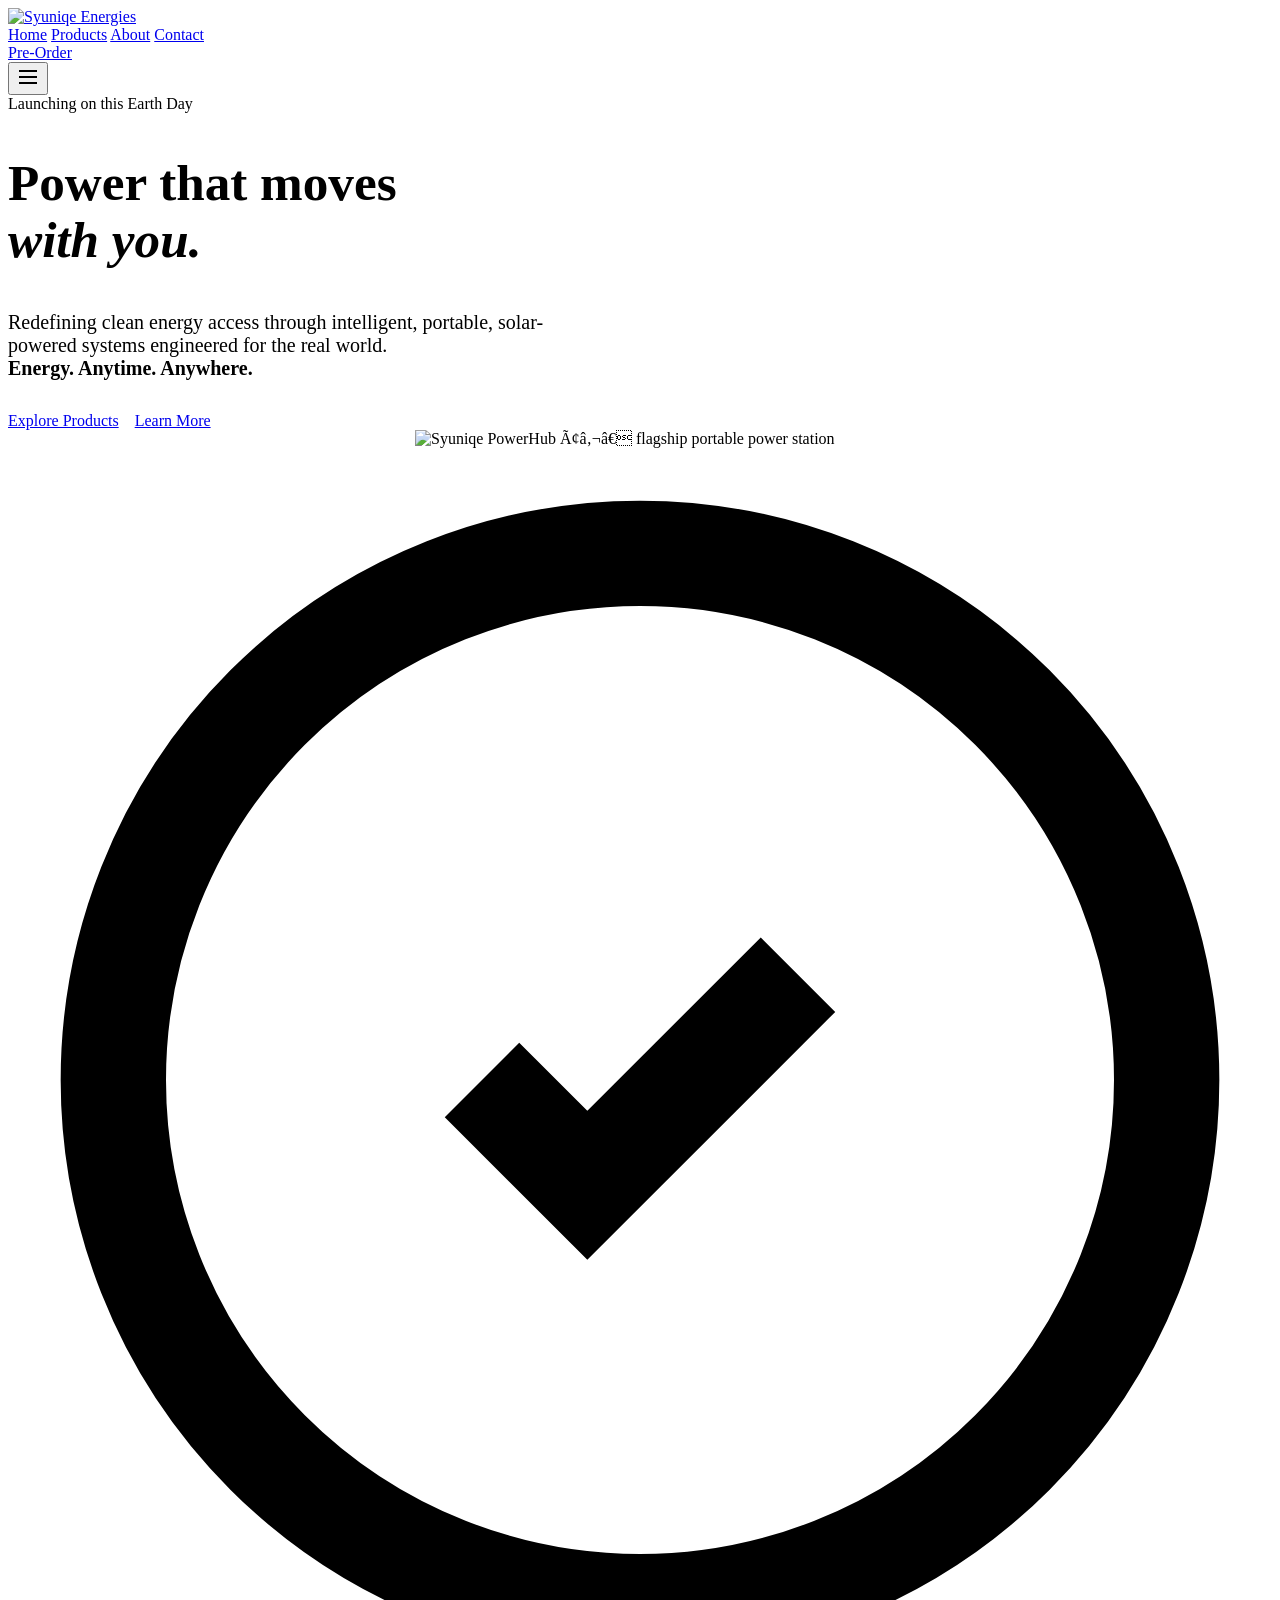
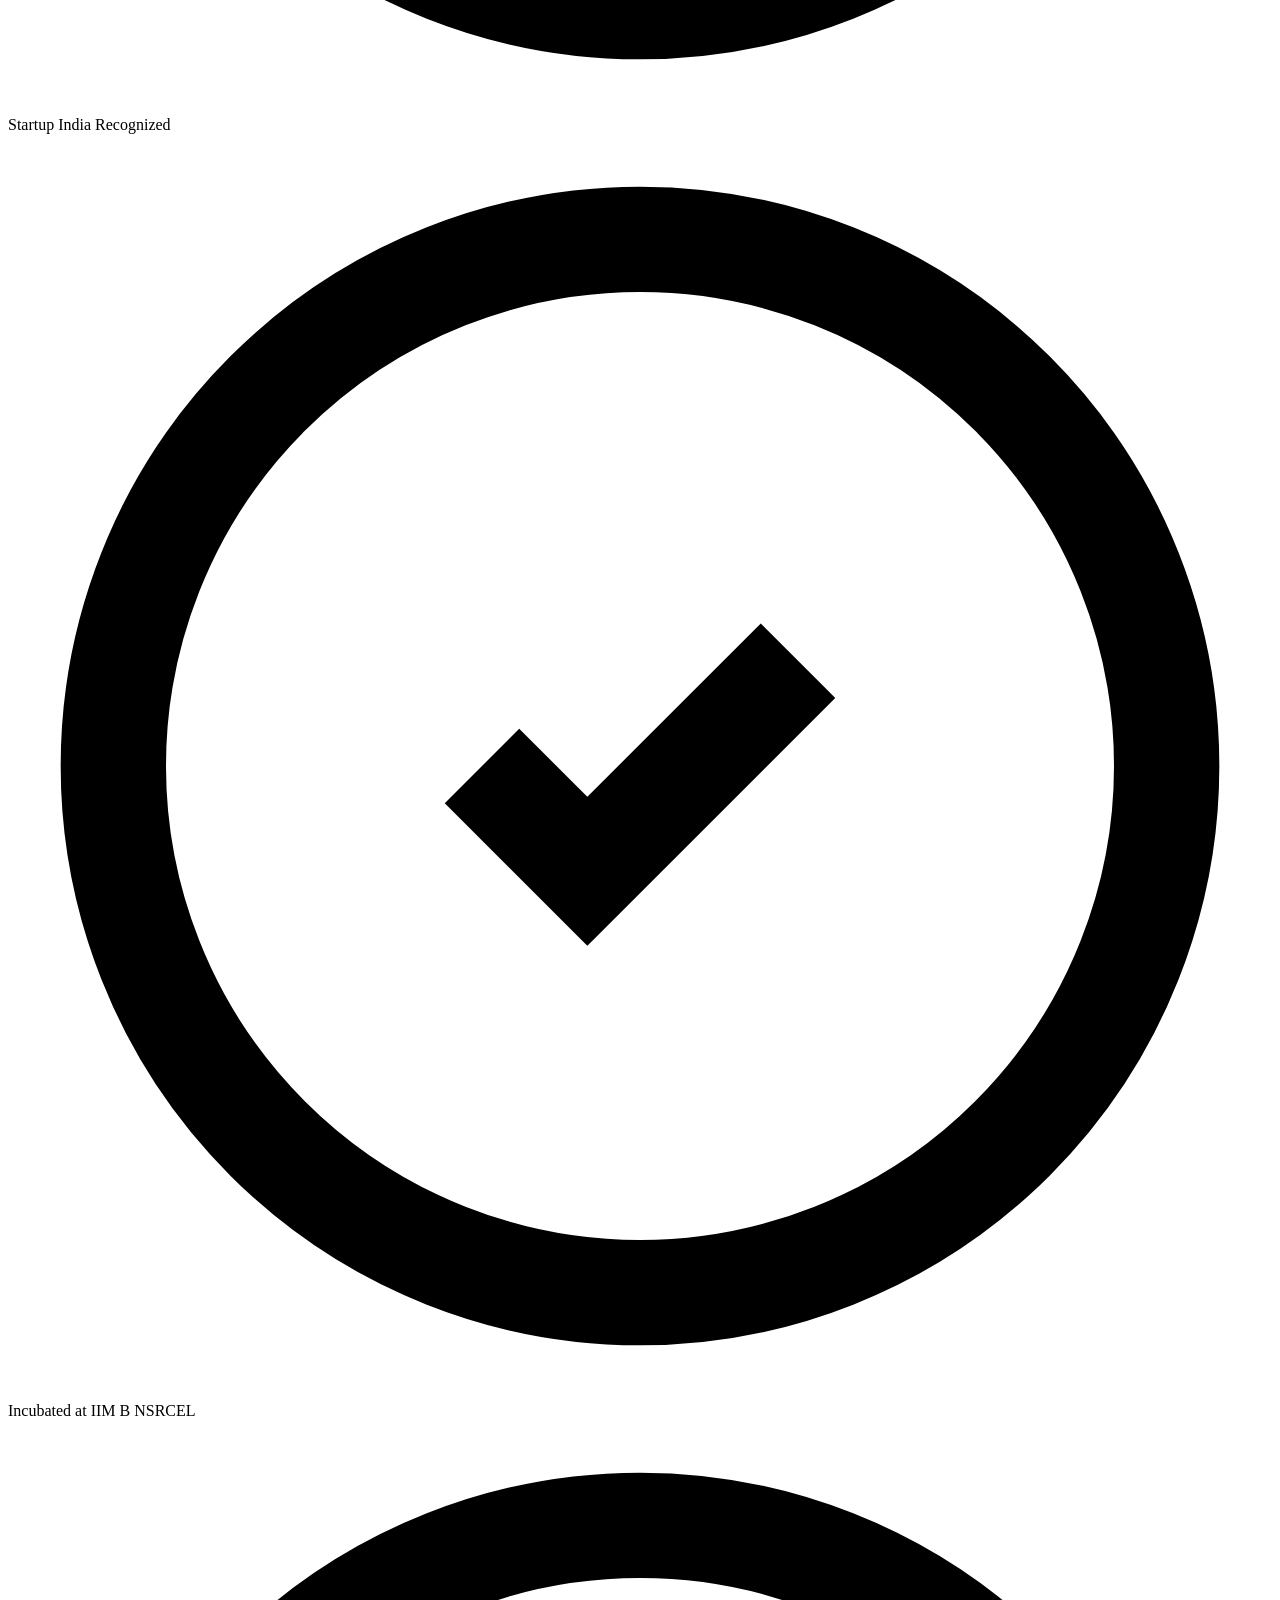
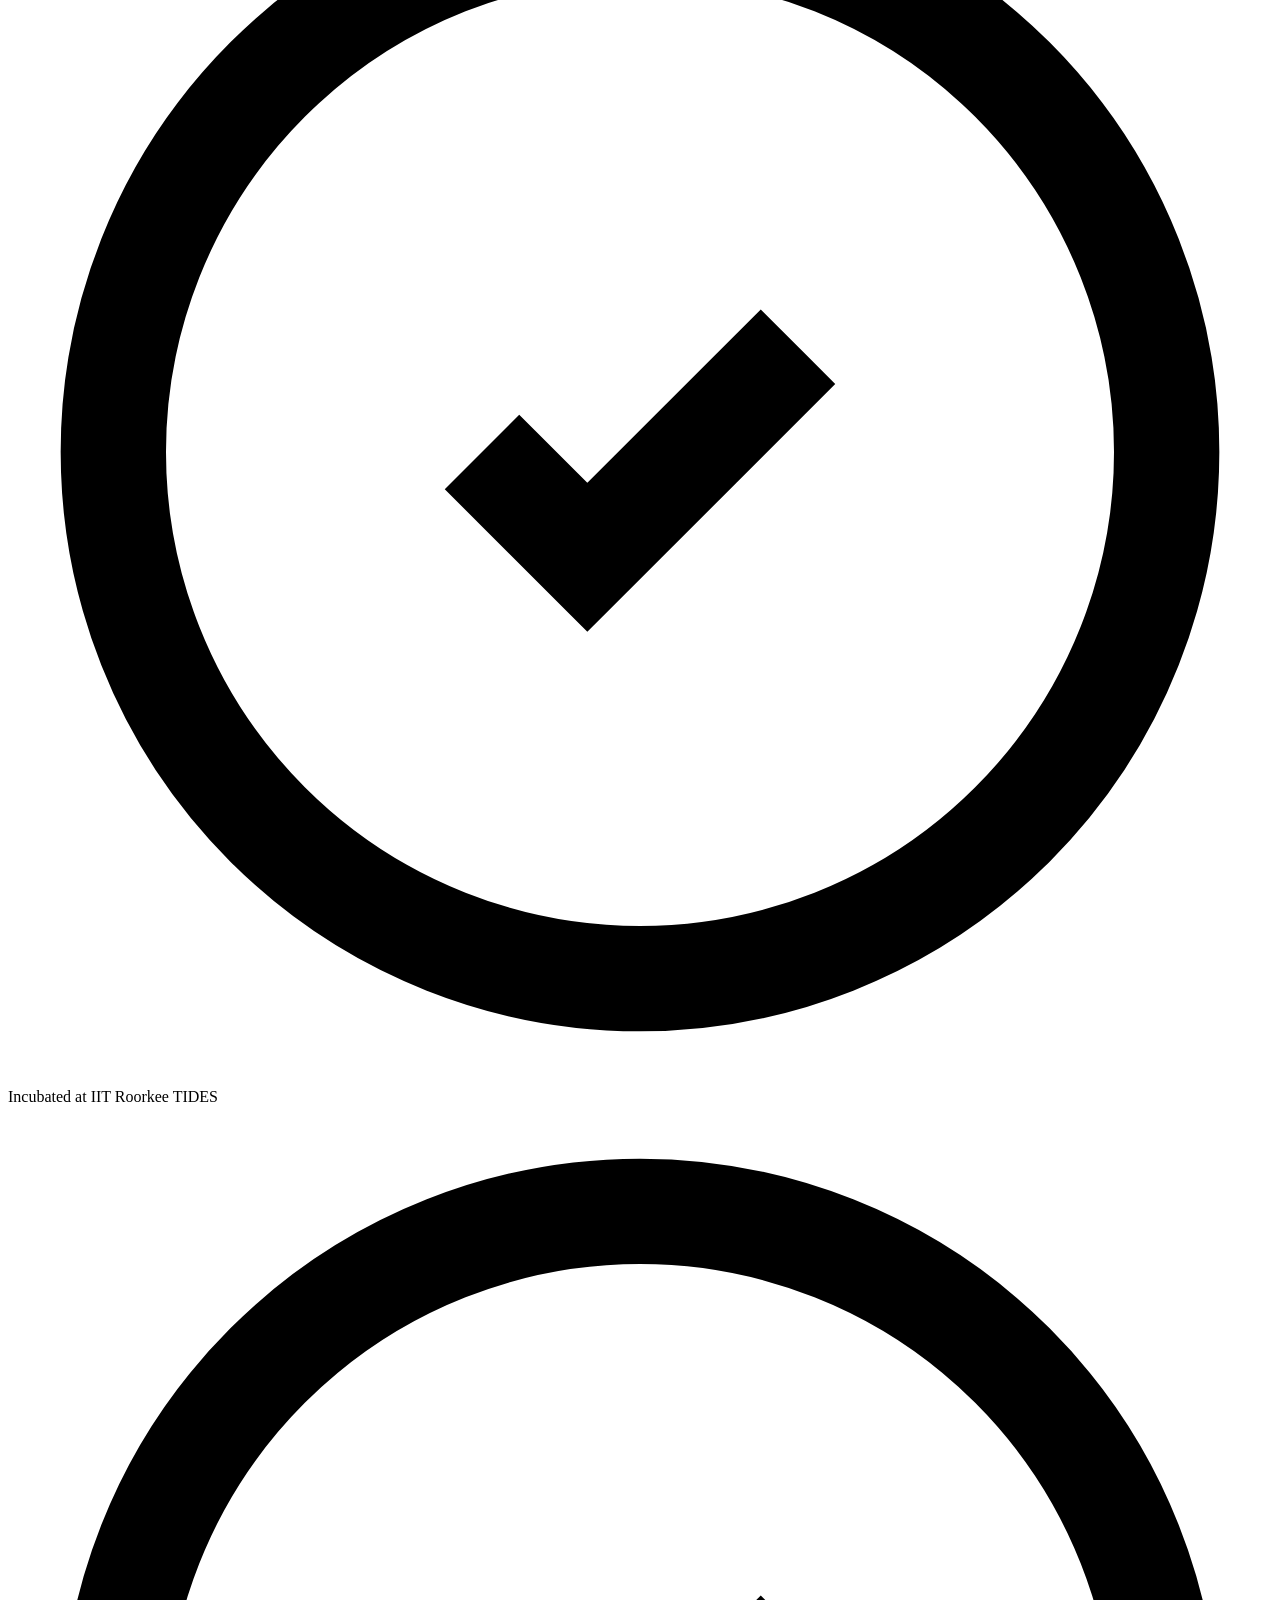
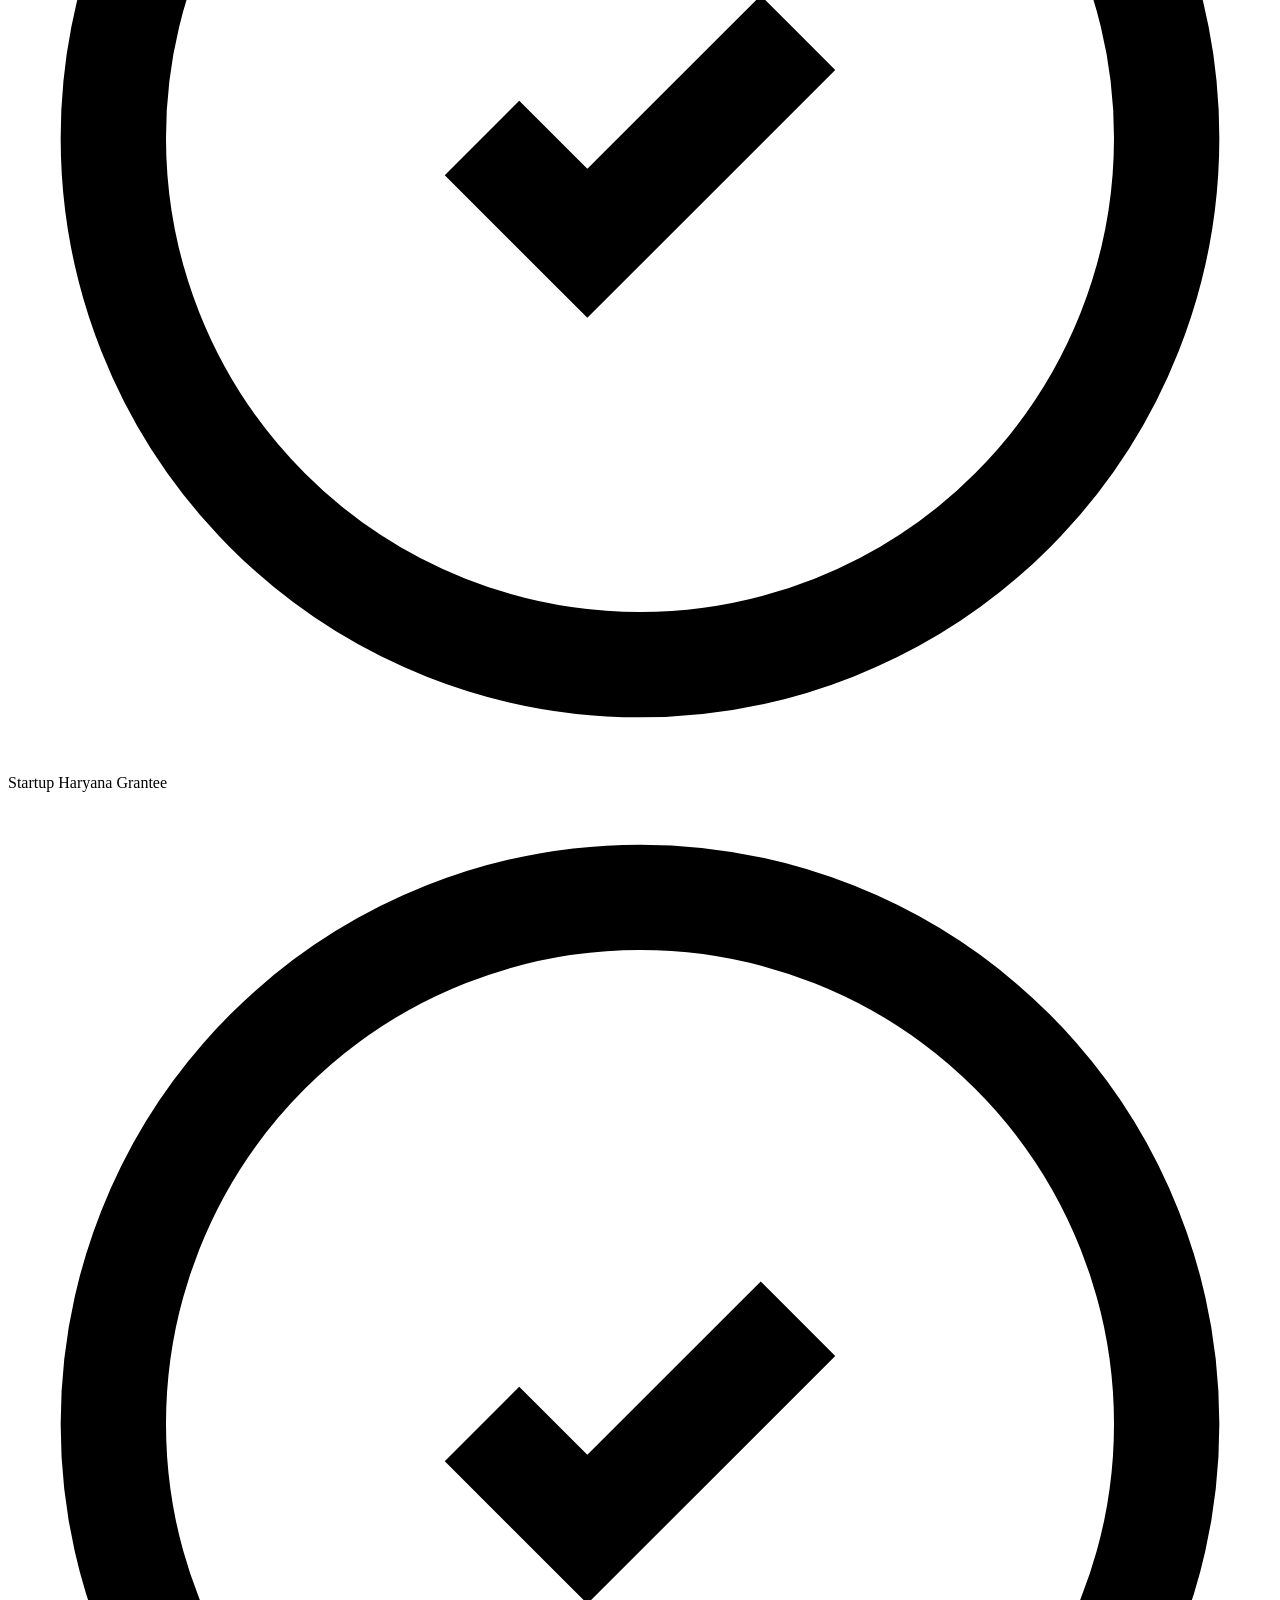
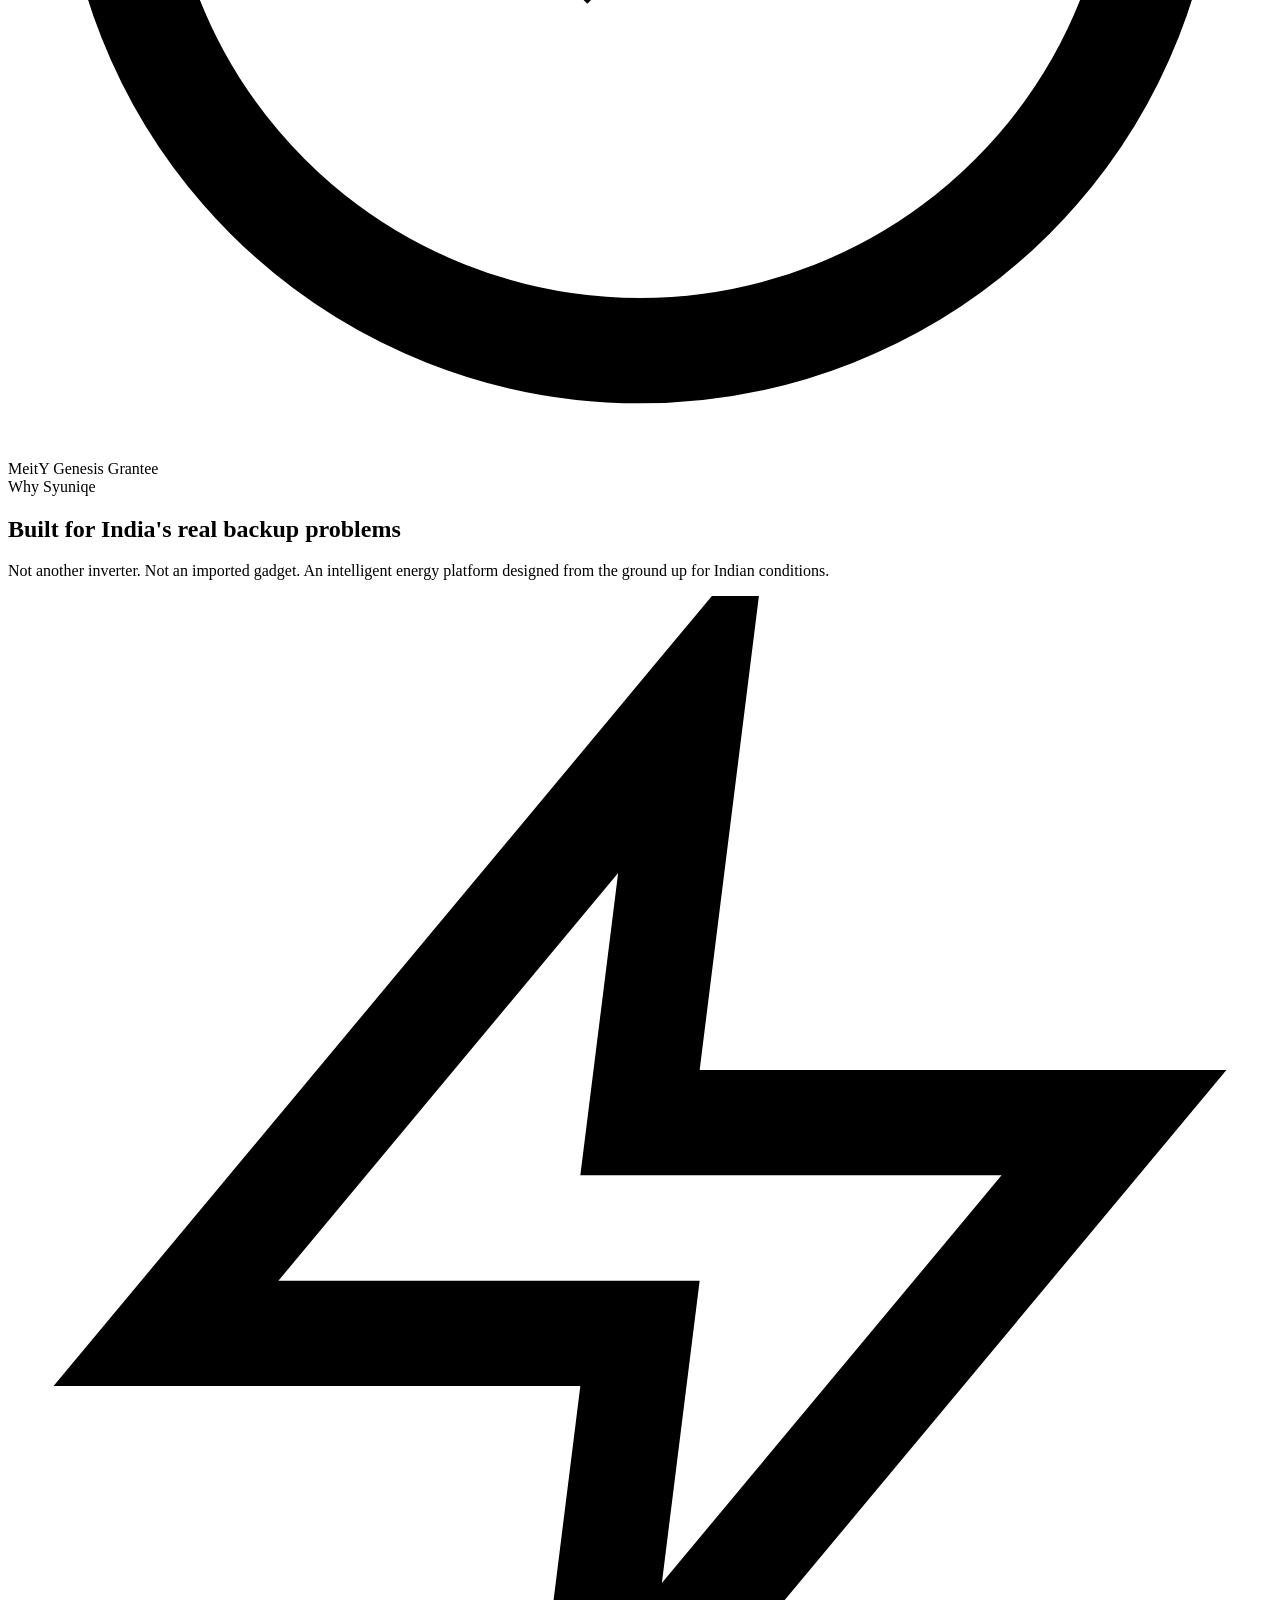
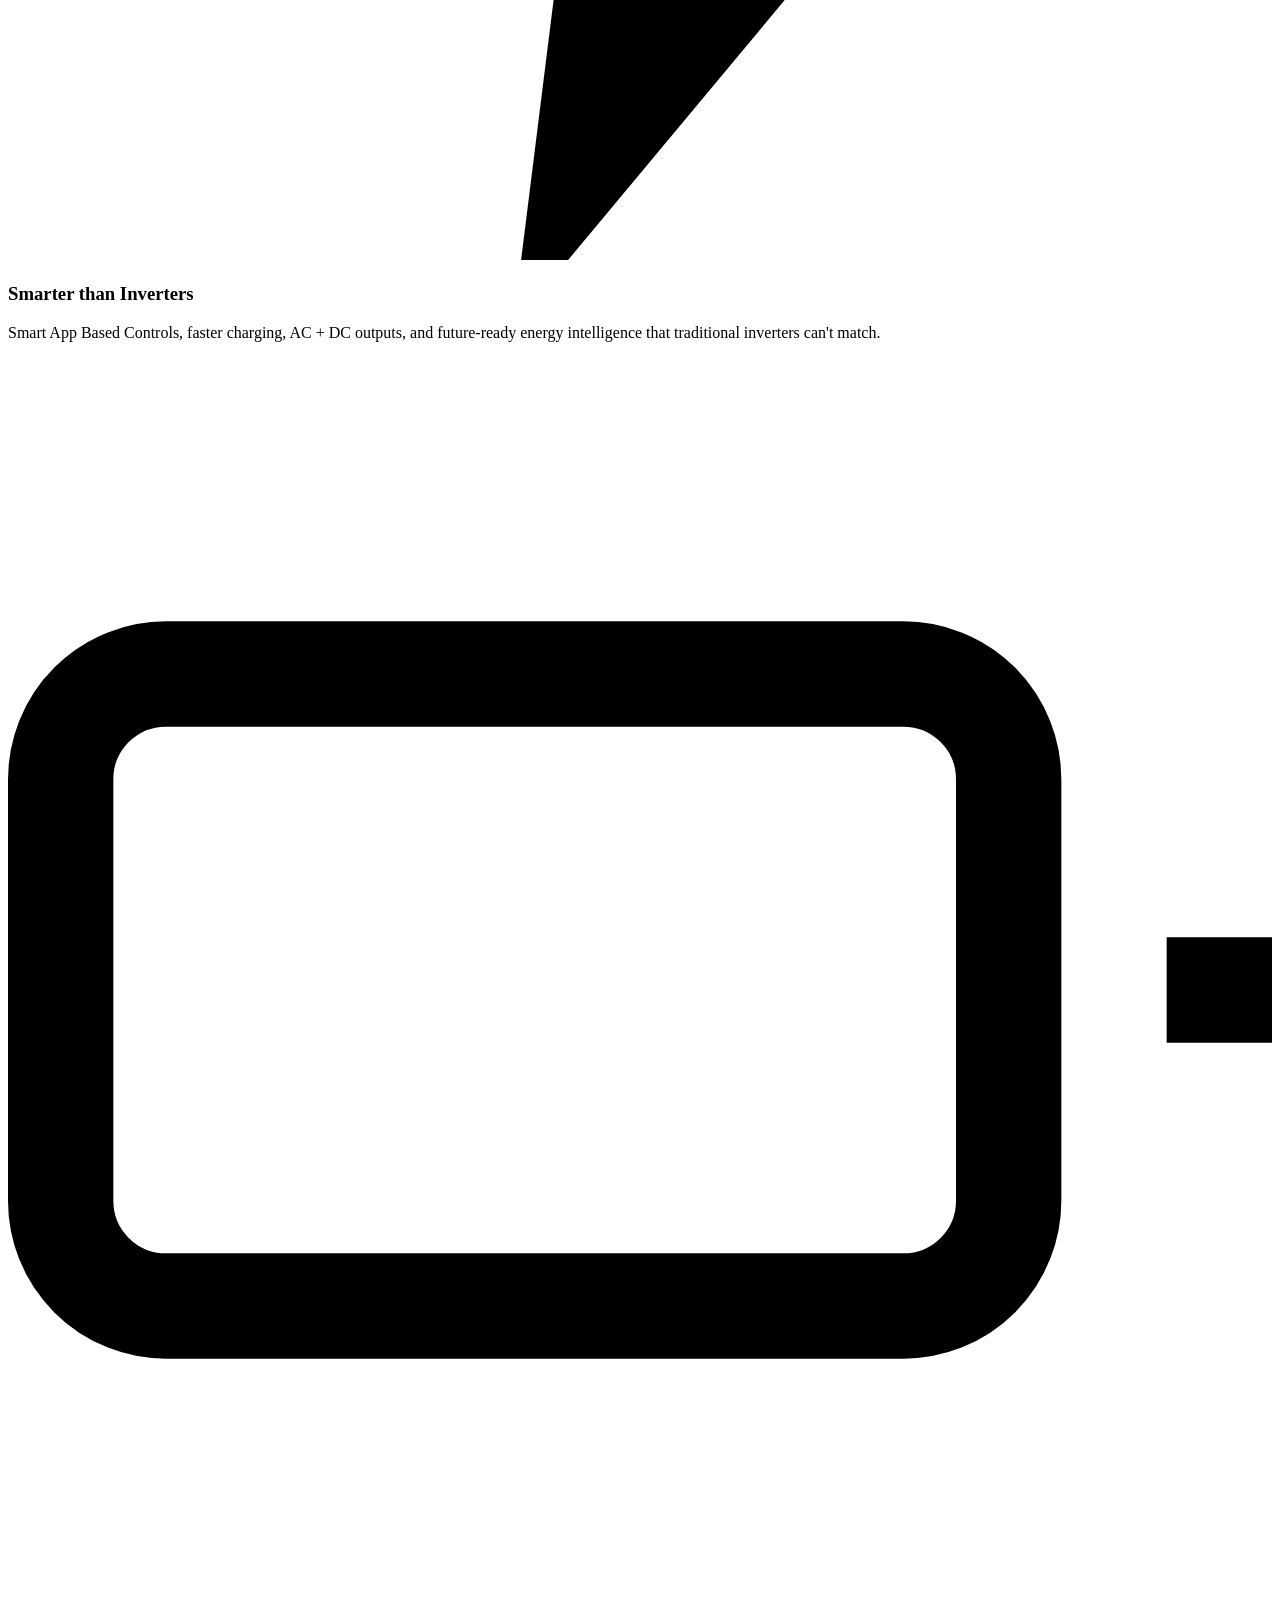
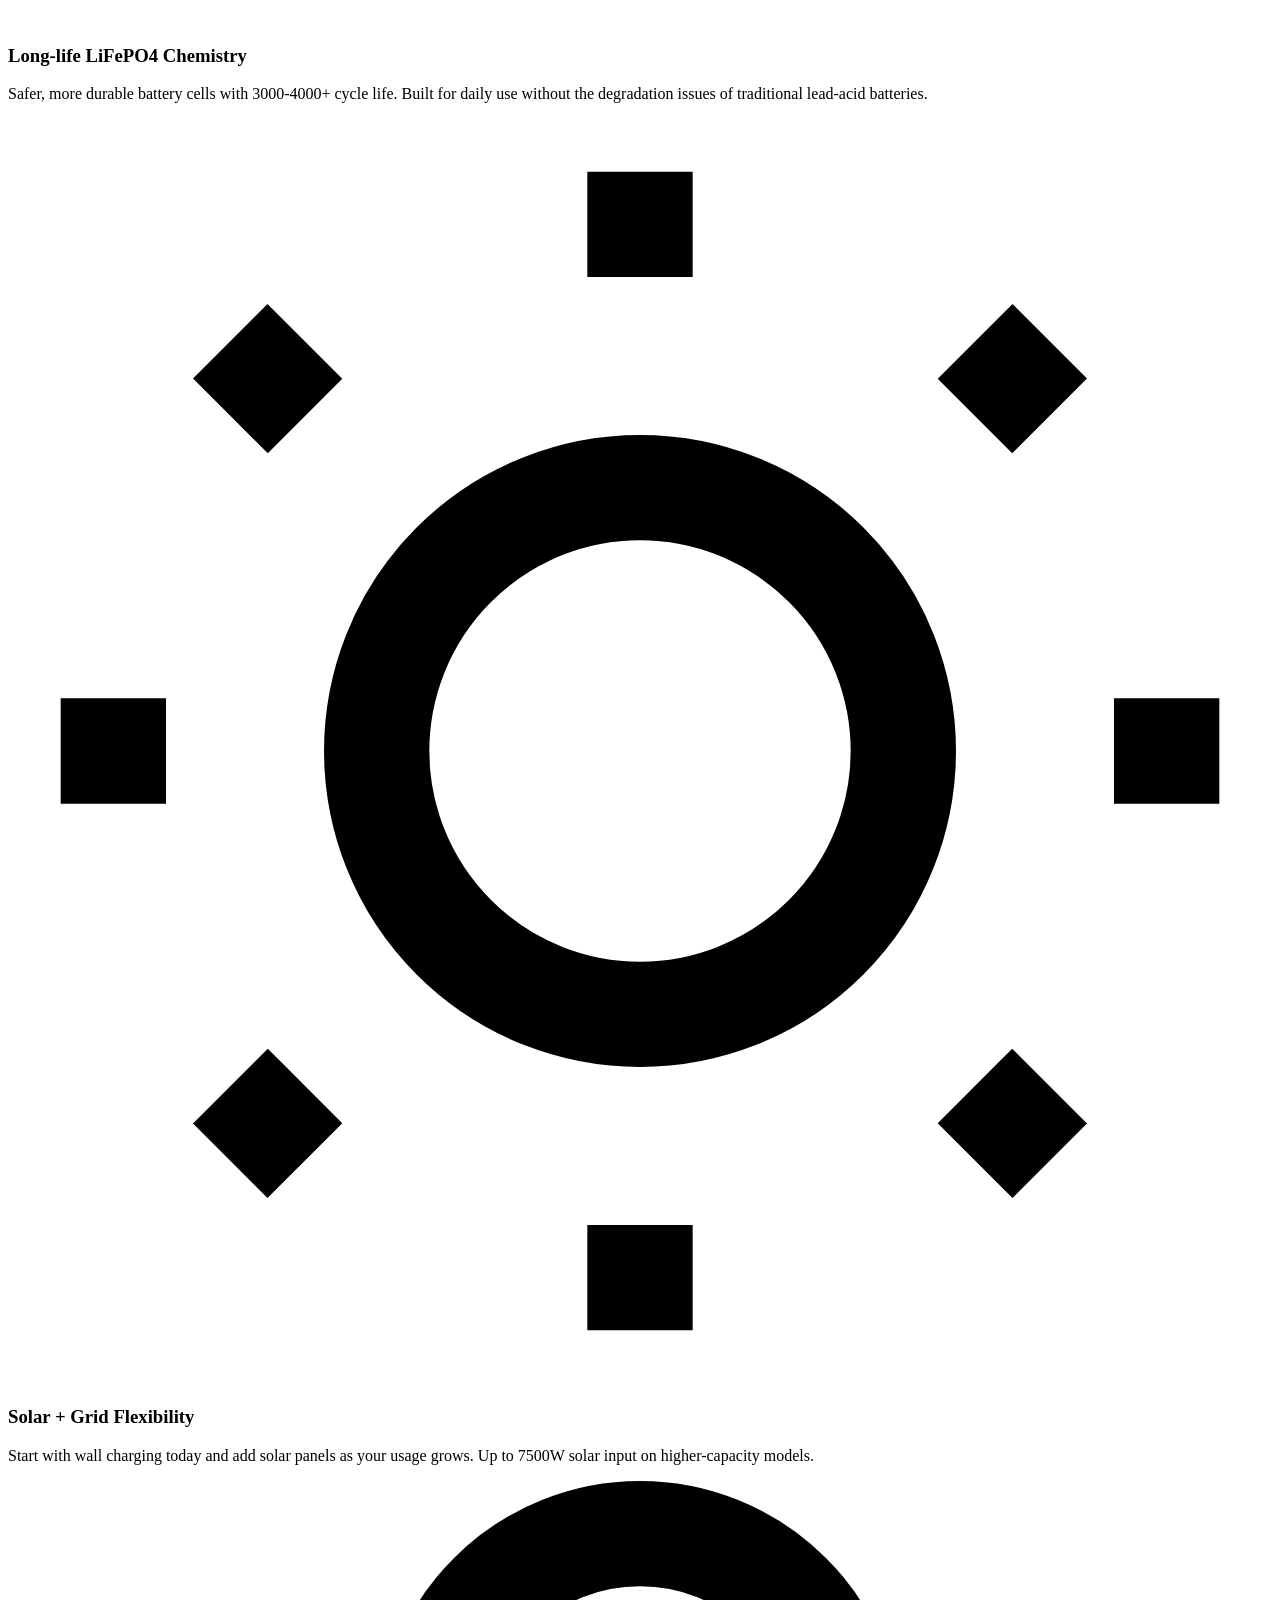
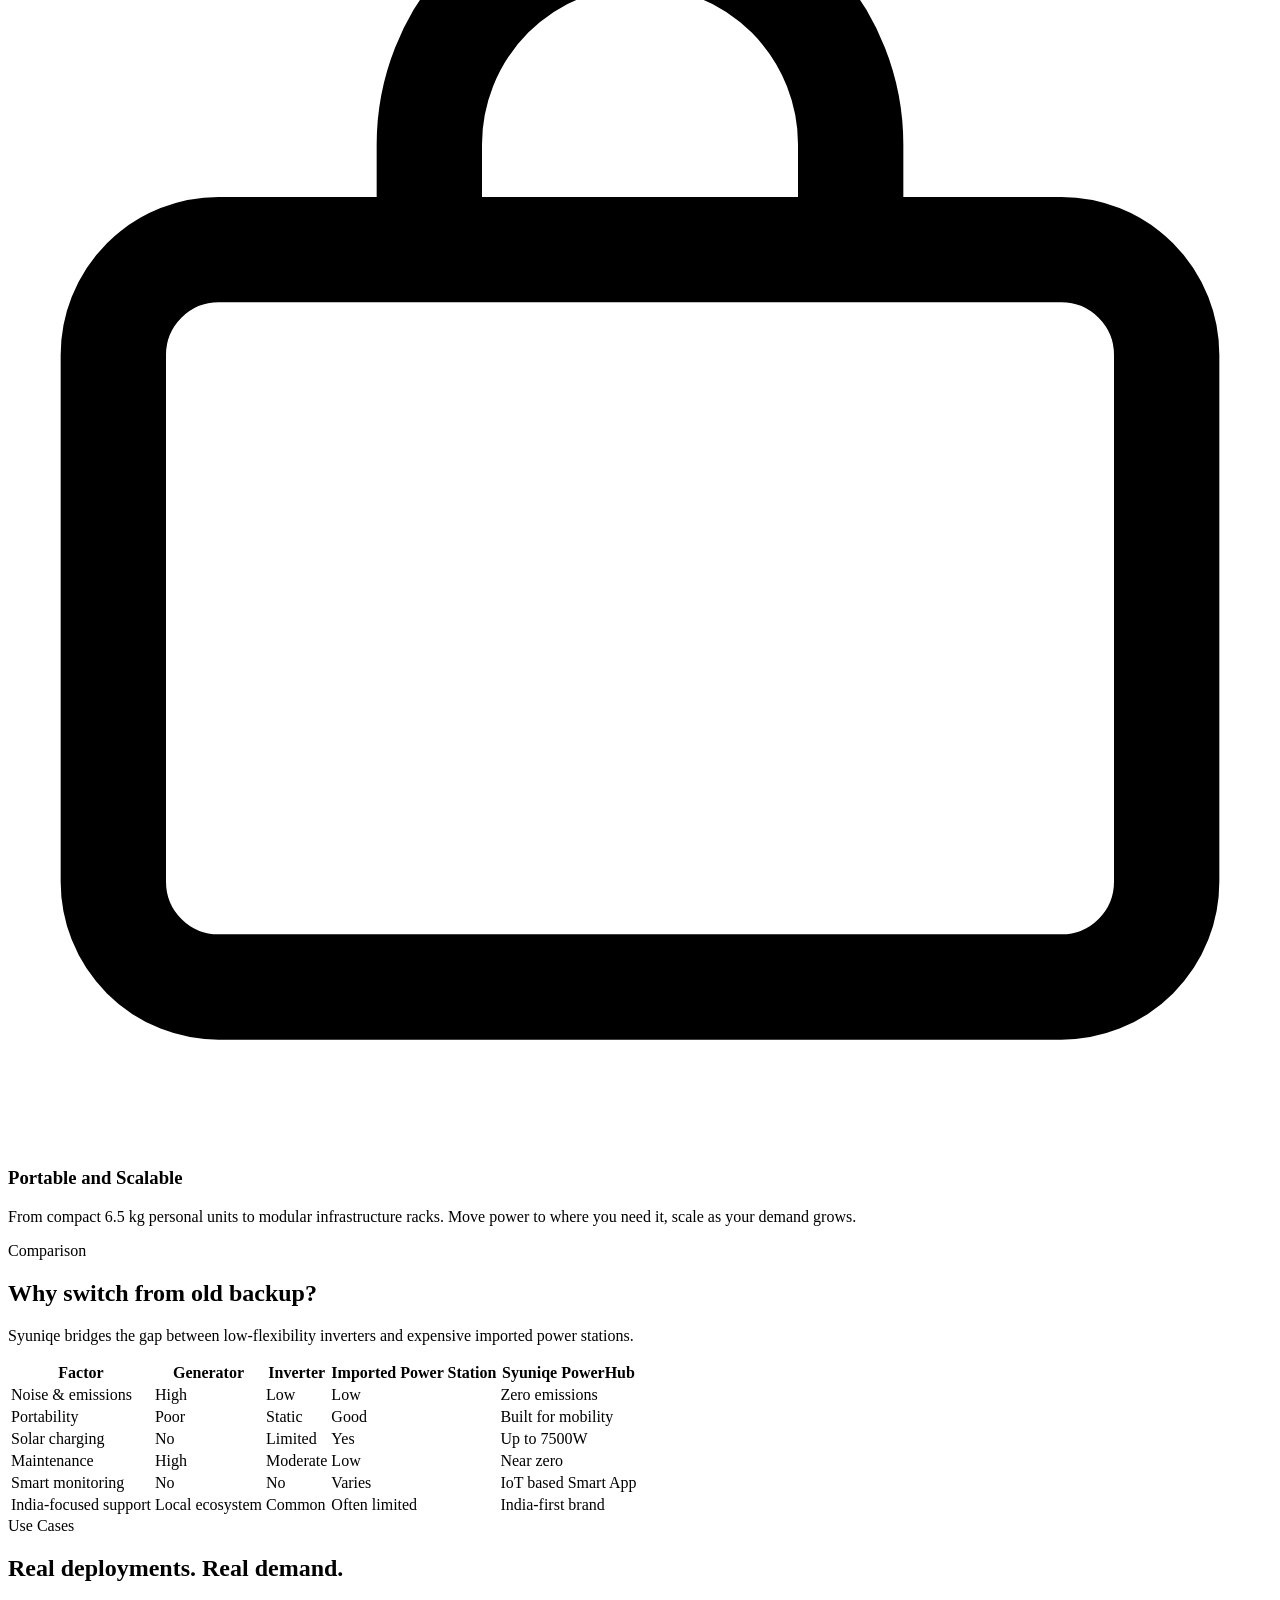
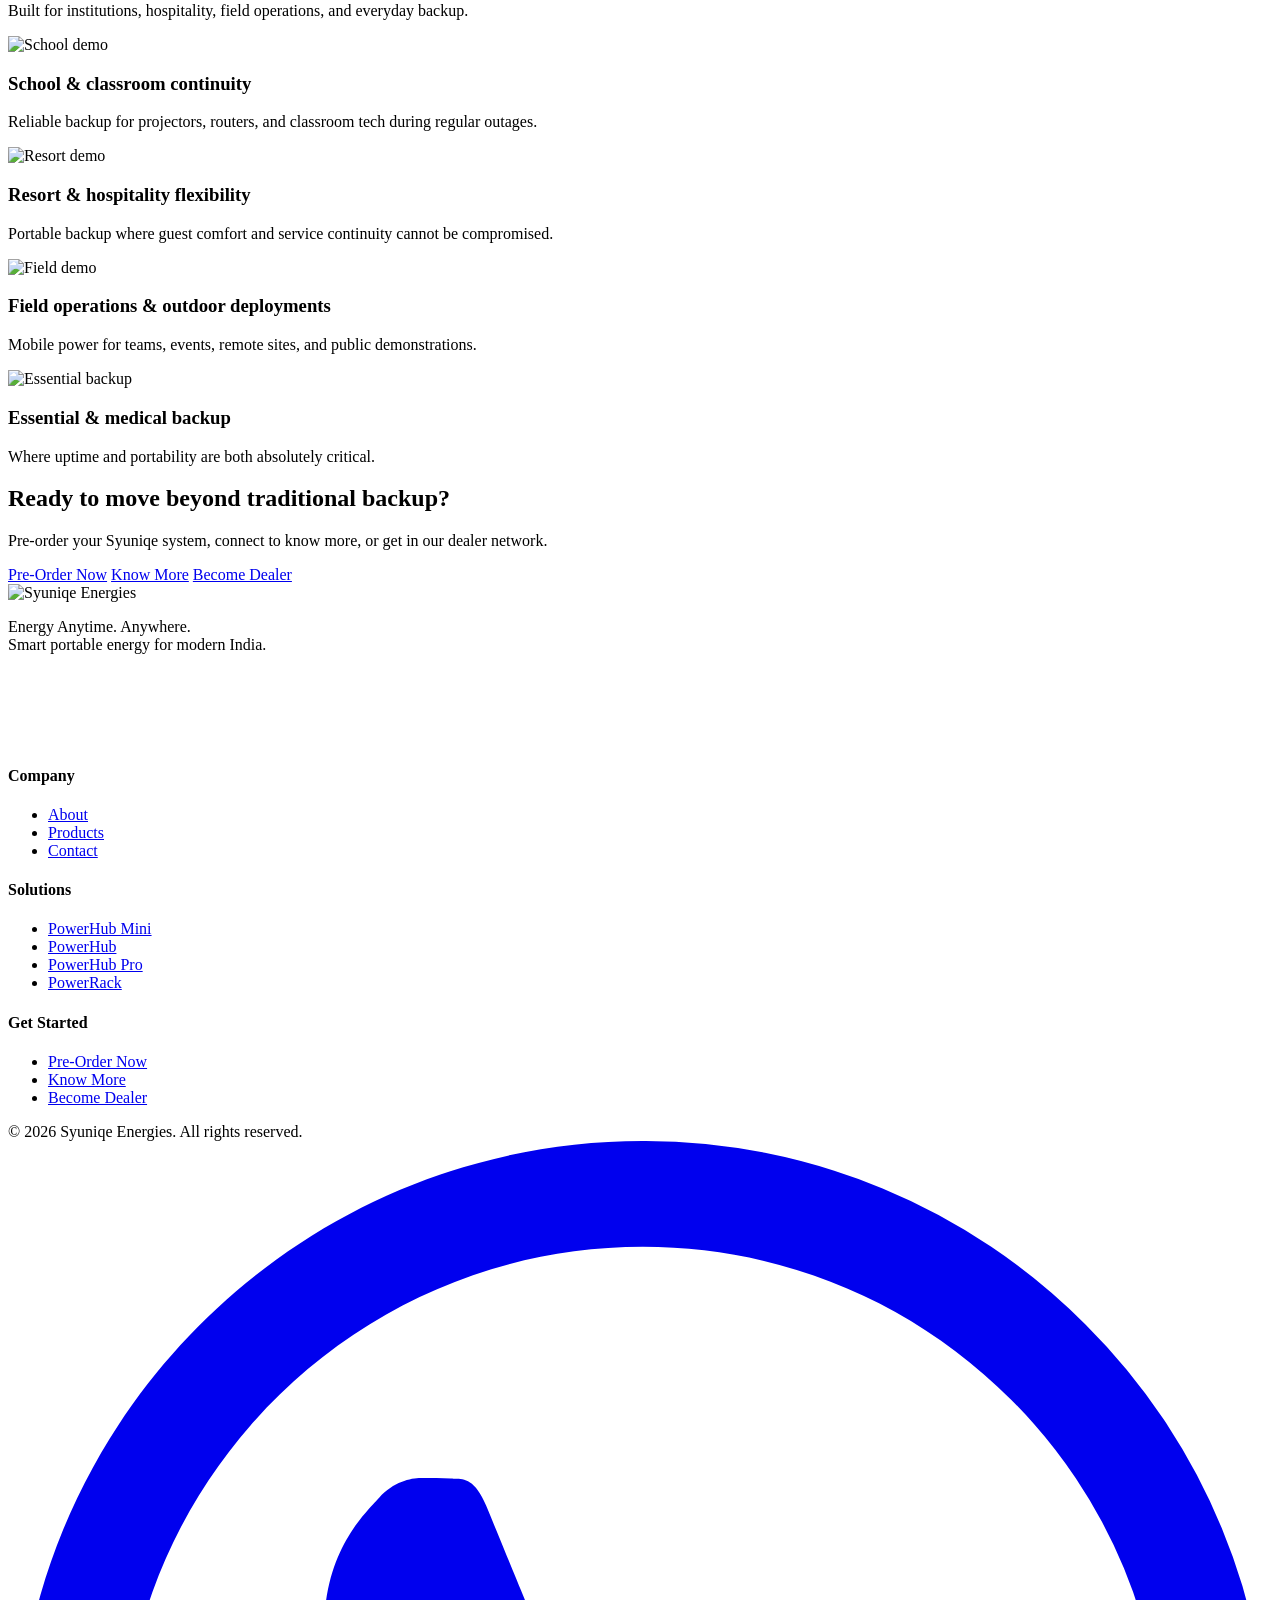
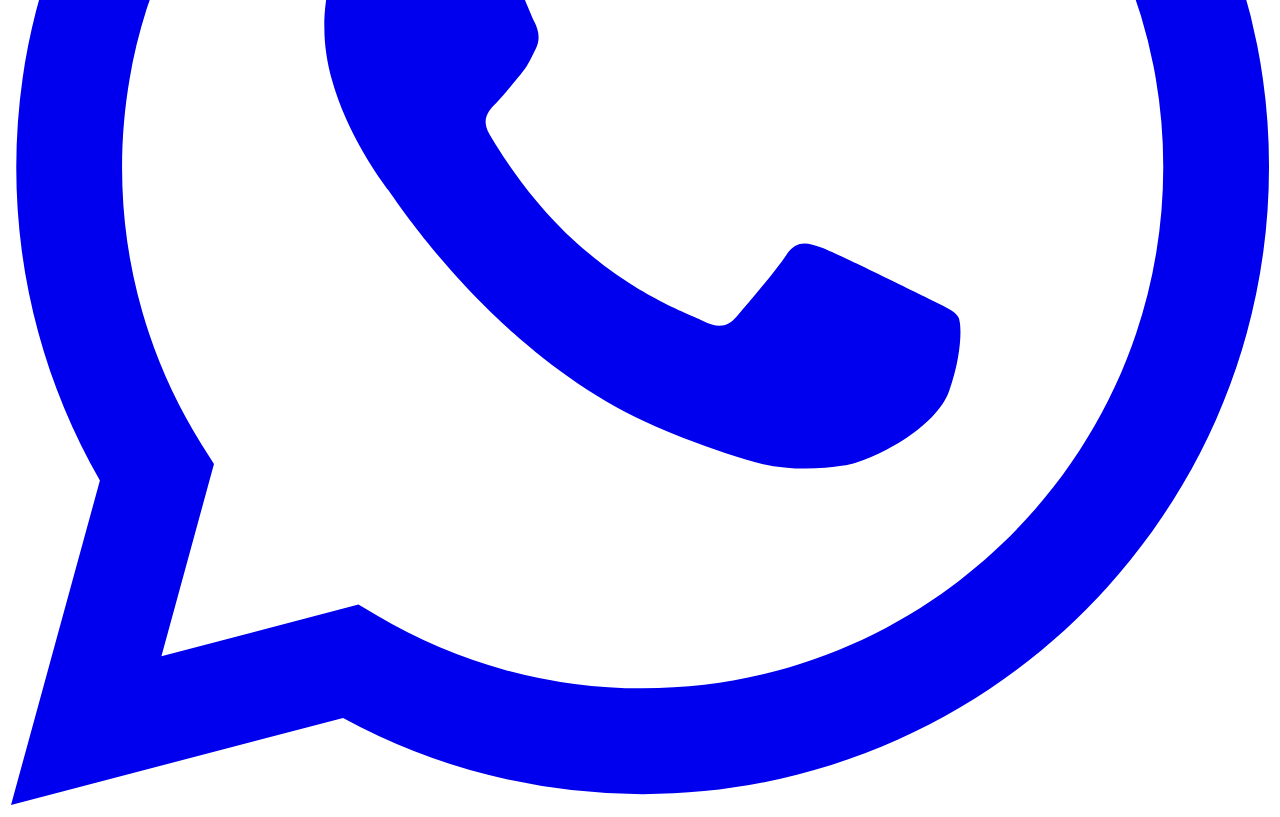
==== index.html @ aefad3c1 "Add files via upload" ====
<!DOCTYPE html>
<html lang="en">
<head>
  <meta charset="UTF-8" />
  <meta name="viewport" content="width=device-width, initial-scale=1.0" />
  <title>Syuniqe Energies | Energy Anytime. Anywhere.</title>
  <meta name="description" content="Smart portable energy systems for modern India. Smarter than inverters. Cleaner than generators. Explore PowerHub, PowerHub Mini, PowerHub Pro, and PowerRack." />
  <link rel="icon" href="assets/favicon.ico" />
  <link rel="stylesheet" href="css/styles.css" />
</head>
<body>

  <!-- DYNAMIC ISLAND NAVIGATION -->
  <div class="navbar-wrapper">
    <nav class="navbar">
      <a href="index.html" class="nav-brand">
        <img src="assets/NavLogo.png" alt="Syuniqe Energies">
      </a>
      <div class="nav-links">
        <a href="index.html" class="active">Home</a>
        <a href="products.html">Products</a>
        <a href="about.html">About</a>
        <a href="contact.html">Contact</a>
      </div>
      <div class="nav-actions">
        <a href="contact.html#preorder" class="btn btn--primary btn--sm">Pre-Order</a>
      </div>
      <button class="nav-toggle" aria-label="Toggle menu">
        <svg width="24" height="24" fill="none" stroke="currentColor" stroke-width="2"><path d="M3 6h18M3 12h18M3 18h18"/></svg>
      </button>
    </nav>
  </div>

  <main>

    <!-- Ã¢â€¢ÂÃ¢â€¢ÂÃ¢â€¢ÂÃ¢â€¢ÂÃ¢â€¢ÂÃ¢â€¢ÂÃ¢â€¢ÂÃ¢â€¢ÂÃ¢â€¢ÂÃ¢â€¢ÂÃ¢â€¢ÂÃ¢â€¢ÂÃ¢â€¢ÂÃ¢â€¢ÂÃ¢â€¢ÂÃ¢â€¢ÂÃ¢â€¢ÂÃ¢â€¢ÂÃ¢â€¢ÂÃ¢â€¢ÂÃ¢â€¢ÂÃ¢â€¢ÂÃ¢â€¢ÂÃ¢â€¢ÂÃ¢â€¢ÂÃ¢â€¢ÂÃ¢â€¢ÂÃ¢â€¢ÂÃ¢â€¢ÂÃ¢â€¢ÂÃ¢â€¢ÂÃ¢â€¢ÂÃ¢â€¢ÂÃ¢â€¢ÂÃ¢â€¢ÂÃ¢â€¢ÂÃ¢â€¢ÂÃ¢â€¢ÂÃ¢â€¢ÂÃ¢â€¢Â
         HERO Ã¢â‚¬â€ DOMINANT & MEMORABLE (COMBINED V1 & V3)
         Ã¢â€¢ÂÃ¢â€¢ÂÃ¢â€¢ÂÃ¢â€¢ÂÃ¢â€¢ÂÃ¢â€¢ÂÃ¢â€¢ÂÃ¢â€¢ÂÃ¢â€¢ÂÃ¢â€¢ÂÃ¢â€¢ÂÃ¢â€¢ÂÃ¢â€¢ÂÃ¢â€¢ÂÃ¢â€¢ÂÃ¢â€¢ÂÃ¢â€¢ÂÃ¢â€¢ÂÃ¢â€¢ÂÃ¢â€¢ÂÃ¢â€¢ÂÃ¢â€¢ÂÃ¢â€¢ÂÃ¢â€¢ÂÃ¢â€¢ÂÃ¢â€¢ÂÃ¢â€¢ÂÃ¢â€¢ÂÃ¢â€¢ÂÃ¢â€¢ÂÃ¢â€¢ÂÃ¢â€¢ÂÃ¢â€¢ÂÃ¢â€¢ÂÃ¢â€¢ÂÃ¢â€¢ÂÃ¢â€¢ÂÃ¢â€¢ÂÃ¢â€¢ÂÃ¢â€¢Â -->
    <section class="hero" style="position: relative; overflow: hidden; background: transparent;">
      
      <!-- Interactive glowing clouds -->
      <div class="ambient-glow-layer">
        <div class="ambient-cloud cloud-teal"></div>
        <div class="ambient-cloud cloud-blue"></div>
      </div>

      <div class="container hero-inner" style="position: relative; z-index: 2;">
        <div class="hero-content">
          <div class="label indicator-pulse">Launching on this Earth Day</div>
          <h1 class="reveal" style="font-size: clamp(2.2rem, 4vw, 3.8rem); line-height: 1.1;">Power that moves<br/><i>with <span class="accent">you.</span></i></h1>
          <p class="reveal reveal-delay-1" style="font-size: 1.25rem; max-width: 600px; margin-bottom: 2rem; color: var(--ink-secondary);">
            Redefining clean energy access through intelligent, portable, solar-powered systems engineered for the real world. <br/> <b>Energy. Anytime. Anywhere.</b>
          </p>
          <div class="hero-actions reveal reveal-delay-2" style="display: flex; gap: 1rem; margin-top: 2rem;">
            <a href="products.html" class="btn btn--primary btn--lg">Explore Products</a>
            <a href="#why" class="btn btn--secondary btn--lg">Learn More</a>
          </div>
        </div>
        <div class="hero-visual reveal reveal-delay-2" style="display: flex; align-items: center; justify-content: center;">
          <img src="assets/hero-powerhub-render-1.png" alt="Syuniqe PowerHub Ã¢â‚¬â€ flagship portable power station" style="max-width: 450px; width: 100%; object-fit: contain;" />
        </div>
      </div>
    </section>

    <!-- Ã¢â€¢ÂÃ¢â€¢ÂÃ¢â€¢ÂÃ¢â€¢ÂÃ¢â€¢ÂÃ¢â€¢ÂÃ¢â€¢ÂÃ¢â€¢ÂÃ¢â€¢ÂÃ¢â€¢ÂÃ¢â€¢ÂÃ¢â€¢ÂÃ¢â€¢ÂÃ¢â€¢ÂÃ¢â€¢ÂÃ¢â€¢ÂÃ¢â€¢ÂÃ¢â€¢ÂÃ¢â€¢ÂÃ¢â€¢ÂÃ¢â€¢ÂÃ¢â€¢ÂÃ¢â€¢ÂÃ¢â€¢ÂÃ¢â€¢ÂÃ¢â€¢ÂÃ¢â€¢ÂÃ¢â€¢ÂÃ¢â€¢ÂÃ¢â€¢ÂÃ¢â€¢ÂÃ¢â€¢ÂÃ¢â€¢ÂÃ¢â€¢ÂÃ¢â€¢ÂÃ¢â€¢ÂÃ¢â€¢ÂÃ¢â€¢ÂÃ¢â€¢ÂÃ¢â€¢Â
         TRUST STRIP Ã¢â‚¬â€ CREDIBILITY SIGNALS
         Ã¢â€¢ÂÃ¢â€¢ÂÃ¢â€¢ÂÃ¢â€¢ÂÃ¢â€¢ÂÃ¢â€¢ÂÃ¢â€¢ÂÃ¢â€¢ÂÃ¢â€¢ÂÃ¢â€¢ÂÃ¢â€¢ÂÃ¢â€¢ÂÃ¢â€¢ÂÃ¢â€¢ÂÃ¢â€¢ÂÃ¢â€¢ÂÃ¢â€¢ÂÃ¢â€¢ÂÃ¢â€¢ÂÃ¢â€¢ÂÃ¢â€¢ÂÃ¢â€¢ÂÃ¢â€¢ÂÃ¢â€¢ÂÃ¢â€¢ÂÃ¢â€¢ÂÃ¢â€¢ÂÃ¢â€¢ÂÃ¢â€¢ÂÃ¢â€¢ÂÃ¢â€¢ÂÃ¢â€¢ÂÃ¢â€¢ÂÃ¢â€¢ÂÃ¢â€¢ÂÃ¢â€¢ÂÃ¢â€¢ÂÃ¢â€¢ÂÃ¢â€¢ÂÃ¢â€¢Â -->
    <section class="trust-strip">
      <div class="container">
        <div class="trust-row">
          <div class="trust-item">
            <svg viewBox="0 0 24 24" fill="none" stroke="currentColor" stroke-width="2"><path d="M9 12l2 2 4-4"/><circle cx="12" cy="12" r="10"/></svg>
            Startup India Recognized
          </div>
          <div class="trust-item">
            <svg viewBox="0 0 24 24" fill="none" stroke="currentColor" stroke-width="2"><path d="M9 12l2 2 4-4"/><circle cx="12" cy="12" r="10"/></svg>
            Incubated at IIM B NSRCEL
          </div>
          <div class="trust-item">
            <svg viewBox="0 0 24 24" fill="none" stroke="currentColor" stroke-width="2"><path d="M9 12l2 2 4-4"/><circle cx="12" cy="12" r="10"/></svg>
            Incubated at IIT Roorkee TIDES
          </div>
          <div class="trust-item">
            <svg viewBox="0 0 24 24" fill="none" stroke="currentColor" stroke-width="2"><path d="M9 12l2 2 4-4"/><circle cx="12" cy="12" r="10"/></svg>
            Startup Haryana Grantee
          </div>
          <div class="trust-item">
            <svg viewBox="0 0 24 24" fill="none" stroke="currentColor" stroke-width="2"><path d="M9 12l2 2 4-4"/><circle cx="12" cy="12" r="10"/></svg>
            MeitY Genesis Grantee
          </div>
        </div>
      </div>
    </section>

    <!-- Ã¢â€¢ÂÃ¢â€¢ÂÃ¢â€¢ÂÃ¢â€¢ÂÃ¢â€¢ÂÃ¢â€¢ÂÃ¢â€¢ÂÃ¢â€¢ÂÃ¢â€¢ÂÃ¢â€¢ÂÃ¢â€¢ÂÃ¢â€¢ÂÃ¢â€¢ÂÃ¢â€¢ÂÃ¢â€¢ÂÃ¢â€¢ÂÃ¢â€¢ÂÃ¢â€¢ÂÃ¢â€¢ÂÃ¢â€¢ÂÃ¢â€¢ÂÃ¢â€¢ÂÃ¢â€¢ÂÃ¢â€¢ÂÃ¢â€¢ÂÃ¢â€¢ÂÃ¢â€¢ÂÃ¢â€¢ÂÃ¢â€¢ÂÃ¢â€¢ÂÃ¢â€¢ÂÃ¢â€¢ÂÃ¢â€¢ÂÃ¢â€¢ÂÃ¢â€¢ÂÃ¢â€¢ÂÃ¢â€¢ÂÃ¢â€¢ÂÃ¢â€¢ÂÃ¢â€¢Â
         PRODUCT FINDER Ã¢â‚¬â€ GUIDED EXPERIENCE
         Ã¢â€¢ÂÃ¢â€¢ÂÃ¢â€¢ÂÃ¢â€¢ÂÃ¢â€¢ÂÃ¢â€¢ÂÃ¢â€¢ÂÃ¢â€¢ÂÃ¢â€¢ÂÃ¢â€¢ÂÃ¢â€¢ÂÃ¢â€¢ÂÃ¢â€¢ÂÃ¢â€¢ÂÃ¢â€¢ÂÃ¢â€¢ÂÃ¢â€¢ÂÃ¢â€¢ÂÃ¢â€¢ÂÃ¢â€¢ÂÃ¢â€¢ÂÃ¢â€¢ÂÃ¢â€¢ÂÃ¢â€¢ÂÃ¢â€¢ÂÃ¢â€¢ÂÃ¢â€¢ÂÃ¢â€¢ÂÃ¢â€¢ÂÃ¢â€¢ÂÃ¢â€¢ÂÃ¢â€¢ÂÃ¢â€¢ÂÃ¢â€¢ÂÃ¢â€¢ÂÃ¢â€¢ÂÃ¢â€¢ÂÃ¢â€¢ÂÃ¢â€¢ÂÃ¢â€¢Â -->
    <!--
      <section class="section finder-section" id="finder">
      <div class="container">
        <div class="section-header centered reveal">
          <div class="section-label">PowerHub Finder</div>
          <h2>Find the right backup system for&nbsp;you</h2>
          <p>Tell us what you need to power. We'll recommend the best Syuniqe solution.</p>
        </div>

        <div class="finder-container">
          <div class="finder-shell">
            <div class="finder-header">
              <h3>Which Syuniqe system fits you?</h3>
              <p>A guided recommendation in under 60 seconds.</p>
            </div>

            <div class="finder-steps-nav">
              <div class="step-dot active"></div>
              <div class="step-connector"></div>
              <div class="step-dot"></div>
              <div class="step-connector"></div>
              <div class="step-dot"></div>
              <div class="step-connector"></div>
              <div class="step-dot"></div>
              <div class="step-connector"></div>
              <div class="step-dot"></div>
              <div class="step-connector"></div>
              <div class="step-dot"></div>
            </div>
            <div class="finder-step-label">Step 1 of 6 Ã¢â‚¬â€ Scenario</div>

            <div class="finder-body">

              <!-- Step 1: Use Case -
              <section class="finder-step active">
                <h3 class="finder-question">Where will you use it?</h3>
                <p class="finder-sub">Choose your primary use scenario.</p>
                <div class="option-grid">
                  <div class="choice active" data-choice-group="useCase" data-choice-value="home">
                    <strong>Home Backup</strong>
                    <small>Lights, fans, router, fridge, essentials</small>
                  </div>
                  <div class="choice" data-choice-group="useCase" data-choice-value="shop">
                    <strong>Shop / Business</strong>
                    <small>Billing, lights, connectivity, continuity</small>
                  </div>
                  <div class="choice" data-choice-group="useCase" data-choice-value="camping">
                    <strong>Camping / Travel</strong>
                    <small>Portable outdoor and off-grid power</small>
                  </div>
                  <div class="choice" data-choice-group="useCase" data-choice-value="school">
                    <strong>School / Institution</strong>
                    <small>Classrooms, projectors, PA systems</small>
                  </div>
                  <div class="choice" data-choice-group="useCase" data-choice-value="resort">
                    <strong>Resort / Hospitality</strong>
                    <small>Guest comfort and flexible deployment</small>
                  </div>
                  <div class="choice" data-choice-group="useCase" data-choice-value="b2b">
                    <strong>Custom B2B / Infra</strong>
                    <small>Modular or site-level deployments</small>
                  </div>
                </div>
                <div class="finder-actions">
                  <span></span>
                  <button class="btn btn--dark" data-next>Continue</button>
                </div>
              </section>

              <!-- Step 2: Appliances 
              <section class="finder-step">
                <h3 class="finder-question">What do you want to power?</h3>
                <p class="finder-sub">Select appliances and quantities.</p>
                <div class="appliance-grid">
                  <div class="appliance" data-appliance="fan">
                    <div class="appliance-info"><h4>Fan</h4><small>75W each</small></div>
                    <div class="qty"><button data-minus>-</button><span data-count>0</span><button data-plus>+</button></div>
                  </div>
                  <div class="appliance" data-appliance="light">
                    <div class="appliance-info"><h4>LED Light</h4><small>12W each</small></div>
                    <div class="qty"><button data-minus>-</button><span data-count>0</span><button data-plus>+</button></div>
                  </div>
                  <div class="appliance" data-appliance="tv">
                    <div class="appliance-info"><h4>TV</h4><small>120W each</small></div>
                    <div class="qty"><button data-minus>-</button><span data-count>0</span><button data-plus>+</button></div>
                  </div>
                  <div class="appliance" data-appliance="router">
                    <div class="appliance-info"><h4>Wi-Fi Router</h4><small>20W each</small></div>
                    <div class="qty"><button data-minus>-</button><span data-count>0</span><button data-plus>+</button></div>
                  </div>
                  <div class="appliance" data-appliance="laptop">
                    <div class="appliance-info"><h4>Laptop</h4><small>90W each</small></div>
                    <div class="qty"><button data-minus>-</button><span data-count>0</span><button data-plus>+</button></div>
                  </div>
                  <div class="appliance" data-appliance="fridge">
                    <div class="appliance-info"><h4>Refrigerator</h4><small>180W each</small></div>
                    <div class="qty"><button data-minus>-</button><span data-count>0</span><button data-plus>+</button></div>
                  </div>
                  <div class="appliance" data-appliance="cctv">
                    <div class="appliance-info"><h4>CCTV</h4><small>40W each</small></div>
                    <div class="qty"><button data-minus>-</button><span data-count>0</span><button data-plus>+</button></div>
                  </div>
                  <div class="appliance" data-appliance="desktop">
                    <div class="appliance-info"><h4>Desktop PC</h4><small>180W each</small></div>
                    <div class="qty"><button data-minus>-</button><span data-count>0</span><button data-plus>+</button></div>
                  </div>
                  <div class="appliance" data-appliance="speaker">
                    <div class="appliance-info"><h4>Speaker / PA</h4><small>150W each</small></div>
                    <div class="qty"><button data-minus>-</button><span data-count>0</span><button data-plus>+</button></div>
                  </div>
                  <div class="appliance" data-appliance="microwave">
                    <div class="appliance-info"><h4>Microwave</h4><small>1000W each</small></div>
                    <div class="qty"><button data-minus>-</button><span data-count>0</span><button data-plus>+</button></div>
                  </div>
                  <div class="appliance" data-appliance="projector">
                    <div class="appliance-info"><h4>Projector</h4><small>220W each</small></div>
                    <div class="qty"><button data-minus>-</button><span data-count>0</span><button data-plus>+</button></div>
                  </div>
                  <div class="appliance" data-appliance="oxygen">
                    <div class="appliance-info"><h4>Oxygen Conc.</h4><small>350W each</small></div>
                    <div class="qty"><button data-minus>-</button><span data-count>0</span><button data-plus>+</button></div>
                  </div>
                </div>
                <div class="custom-watts">
                  <label for="customWatts">Additional custom wattage</label>
                  <input class="input" type="number" id="customWatts" placeholder="e.g. 300" />
                </div>
                <div class="finder-actions">
                  <button class="btn btn--secondary" data-prev>Back</button>
                  <button class="btn btn--dark" data-next>Continue</button>
                </div>
              </section>

              <!-- Step 3: Hours 
              <section class="finder-step">
                <h3 class="finder-question">How many hours of backup?</h3>
                <p class="finder-sub">Typical needs range from 2-10 hours.</p>
                <div class="hours-picker">
                  <button type="button" data-hours-minus>-</button>
                  <span data-hours-value>4h</span>
                  <button type="button" data-hours-plus>+</button>
                </div>
                <div class="finder-actions">
                  <button class="btn btn--secondary" data-prev>Back</button>
                  <button class="btn btn--dark" data-next>Continue</button>
                </div>
              </section>

              <!-- Step 4: Solar 
              <section class="finder-step">
                <h3 class="finder-question">Solar charging too?</h3>
                <p class="finder-sub">Choose how you'd like to charge.</p>
                <div class="option-grid">
                  <div class="choice active" data-choice-group="solar" data-choice-value="yes">
                    <strong>Yes, I want solar</strong>
                    <small>Cleaner charging, more independence</small>
                  </div>
                  <div class="choice" data-choice-group="solar" data-choice-value="later">
                    <strong>Maybe later</strong>
                    <small>Start now, expand to solar later</small>
                  </div>
                  <div class="choice" data-choice-group="solar" data-choice-value="no">
                    <strong>Grid-only is fine</strong>
                    <small>Reliable backup via wall charging</small>
                  </div>
                </div>
                <div class="finder-actions">
                  <button class="btn btn--secondary" data-prev>Back</button>
                  <button class="btn btn--dark" data-next>Continue</button>
                </div>
              </section>

              <!-- Step 5: Priority 
              <section class="finder-step">
                <h3 class="finder-question">What matters most?</h3>
                <p class="finder-sub">This helps fine-tune your recommendation.</p>
                <div class="option-grid">
                  <div class="choice active" data-choice-group="priority" data-choice-value="price">
                    <strong>Lower price</strong>
                    <small>Best value to start</small>
                  </div>
                  <div class="choice" data-choice-group="priority" data-choice-value="runtime">
                    <strong>More runtime</strong>
                    <small>Longer backup duration</small>
                  </div>
                  <div class="choice" data-choice-group="priority" data-choice-value="portable">
                    <strong>Portability</strong>
                    <small>Compact and easy to move</small>
                  </div>
                  <div class="choice" data-choice-group="priority" data-choice-value="output">
                    <strong>Higher output</strong>
                    <small>Power heavier appliances</small>
                  </div>
                  <div class="choice" data-choice-group="priority" data-choice-value="business">
                    <strong>Business continuity</strong>
                    <small>No downtime for operations</small>
                  </div>
                  <div class="choice" data-choice-group="priority" data-choice-value="future">
                    <strong>Future expansion</strong>
                    <small>Scale as your needs grow</small>
                  </div>
                </div>
                <div class="finder-actions">
                  <button class="btn btn--secondary" data-prev>Back</button>
                  <button class="btn btn--dark" data-next>See Recommendation</button>
                </div>
              </section>

              <!-- Step 6: Result 
              <section class="finder-step">
                <h3 class="finder-question">Your recommendation</h3>
                <div class="summary-grid">
                  <aside class="summary-side">
                    <div class="metric"><div>Estimated Load</div><strong data-summary-load>0.00 kW</strong></div>
                    <div class="metric"><div>Backup Duration</div><strong data-summary-backup>4 Hours</strong></div>
                    <div class="metric"><div>Energy Need</div><strong data-summary-capacity>0.00 kWh</strong></div>
                  </aside>
                  <div class="recommend-card">
                    <div class="media">
                      <img data-summary-image src="assets/powerhub-core.png" alt="Recommended product" />
                    </div>
                    <div class="recommend-copy">
                      <div class="recommend-badge">Best Match</div>
                      <h3 data-summary-product>PowerHub</h3>
                      <p data-summary-desc style="color:var(--ink-secondary);font-size:.92rem;margin-bottom:12px;">Homes / professionals / all-rounder</p>
                      <div class="spec-list">
                        <div class="spec-item"><span>Why this fits</span><strong data-summary-reason>Best balance of runtime, portability, and output.</strong></div>
                        <div class="spec-item"><span>Power</span><strong data-summary-output>1200W / 2400W surge</strong></div>
                        <div class="spec-item"><span>Solar</span><strong data-summary-solar>Up to 400W input</strong></div>
                        <div class="spec-item"><span>Battery life</span><strong data-summary-cycle>3500+ cycles</strong></div>
                      </div>
                      <div class="price-line">
                        <strong data-summary-price>Ã¢â€šÂ¹69,999+</strong>
                        <span>EMI at launch</span>
                      </div>
                      <div style="display:flex;gap:10px;flex-wrap:wrap;">
                        <a href="contact.html#preorder" class="btn btn--primary btn--sm" data-summary-cta>Pre-Order PowerHub</a>
                        <a href="products.html# s" class="btn btn--secondary btn--sm">Learn More</a>
                      </div>
                    </div>
                  </div>
                </div>
                <div class="finder-actions">
                  <button class="btn btn--secondary" data-prev>Back</button>
                  <a class="btn btn--dark" href="products.html">Explore All Products</a>
                </div>
              </section>

            </div>
          </div>
        </div>
      </div>
    </section> -->


    <!-- Ã¢â€¢ÂÃ¢â€¢ÂÃ¢â€¢ÂÃ¢â€¢ÂÃ¢â€¢ÂÃ¢â€¢ÂÃ¢â€¢ÂÃ¢â€¢ÂÃ¢â€¢ÂÃ¢â€¢ÂÃ¢â€¢ÂÃ¢â€¢ÂÃ¢â€¢ÂÃ¢â€¢ÂÃ¢â€¢ÂÃ¢â€¢ÂÃ¢â€¢ÂÃ¢â€¢ÂÃ¢â€¢ÂÃ¢â€¢ÂÃ¢â€¢ÂÃ¢â€¢ÂÃ¢â€¢ÂÃ¢â€¢ÂÃ¢â€¢ÂÃ¢â€¢ÂÃ¢â€¢ÂÃ¢â€¢ÂÃ¢â€¢ÂÃ¢â€¢ÂÃ¢â€¢ÂÃ¢â€¢ÂÃ¢â€¢ÂÃ¢â€¢ÂÃ¢â€¢ÂÃ¢â€¢ÂÃ¢â€¢ÂÃ¢â€¢ÂÃ¢â€¢ÂÃ¢â€¢Â
         WHY SYUNIQE Ã¢â‚¬â€ FEATURE ROWS, NOT CARDS
         Ã¢â€¢ÂÃ¢â€¢ÂÃ¢â€¢ÂÃ¢â€¢ÂÃ¢â€¢ÂÃ¢â€¢ÂÃ¢â€¢ÂÃ¢â€¢ÂÃ¢â€¢ÂÃ¢â€¢ÂÃ¢â€¢ÂÃ¢â€¢ÂÃ¢â€¢ÂÃ¢â€¢ÂÃ¢â€¢ÂÃ¢â€¢ÂÃ¢â€¢ÂÃ¢â€¢ÂÃ¢â€¢ÂÃ¢â€¢ÂÃ¢â€¢ÂÃ¢â€¢ÂÃ¢â€¢ÂÃ¢â€¢ÂÃ¢â€¢ÂÃ¢â€¢ÂÃ¢â€¢ÂÃ¢â€¢ÂÃ¢â€¢ÂÃ¢â€¢ÂÃ¢â€¢ÂÃ¢â€¢ÂÃ¢â€¢ÂÃ¢â€¢ÂÃ¢â€¢ÂÃ¢â€¢ÂÃ¢â€¢ÂÃ¢â€¢ÂÃ¢â€¢ÂÃ¢â€¢Â -->
    <section class="section" id="why" style="background: rgba(255,255,255,0.7);">
      <div class="container">
        <div class="section-header reveal">
          <div class="section-label">Why Syuniqe</div>
          <h2>Built for India's real backup&nbsp;problems</h2>
          <p>Not another inverter. Not an imported gadget. An intelligent energy platform designed from the ground up for Indian conditions.</p>
        </div>

        <div class="features-list reveal">
          <div class="feature-row">
            <div class="feature-icon">
              <svg viewBox="0 0 24 24" fill="none" stroke="currentColor" stroke-width="2"><path d="M13 2L3 14h9l-1 8 10-12h-9l1-8z"/></svg>
            </div>
            <div class="feature-text">
              <h3>Smarter than Inverters</h3>
              <p>Smart App Based Controls, faster charging, AC + DC outputs, and future-ready energy intelligence that traditional inverters can't match.</p>
            </div>
          </div>
          <div class="feature-row">
            <div class="feature-icon">
              <svg viewBox="0 0 24 24" fill="none" stroke="currentColor" stroke-width="2"><rect x="1" y="6" width="18" height="12" rx="2"/><path d="M23 13v-2"/></svg>
            </div>
            <div class="feature-text">
              <h3>Long-life LiFePO4 Chemistry</h3>
              <p>Safer, more durable battery cells with 3000-4000+ cycle life. Built for daily use without the degradation issues of traditional lead-acid batteries.</p>
            </div>
          </div>
          <div class="feature-row">
            <div class="feature-icon">
              <svg viewBox="0 0 24 24" fill="none" stroke="currentColor" stroke-width="2"><circle cx="12" cy="12" r="5"/><path d="M12 1v2M12 21v2M4.22 4.22l1.42 1.42M18.36 18.36l1.42 1.42M1 12h2M21 12h2M4.22 19.78l1.42-1.42M18.36 5.64l1.42-1.42"/></svg>
            </div>
            <div class="feature-text">
              <h3>Solar + Grid Flexibility</h3>
              <p>Start with wall charging today and add solar panels as your usage grows. Up to 7500W solar input on higher-capacity models.</p>
            </div>
          </div>
          <div class="feature-row">
            <div class="feature-icon">
              <svg viewBox="0 0 24 24" fill="none" stroke="currentColor" stroke-width="2"><rect x="2" y="7" width="20" height="14" rx="2"/><path d="M16 7V5a4 4 0 00-8 0v2"/></svg>
            </div>
            <div class="feature-text">
              <h3>Portable and Scalable</h3>
              <p>From compact 6.5 kg personal units to modular infrastructure racks. Move power to where you need it, scale as your demand grows.</p>
            </div>
          </div>
        </div>
      </div>
    </section>

    <!-- Ã¢â€¢ÂÃ¢â€¢ÂÃ¢â€¢ÂÃ¢â€¢ÂÃ¢â€¢ÂÃ¢â€¢ÂÃ¢â€¢ÂÃ¢â€¢ÂÃ¢â€¢ÂÃ¢â€¢ÂÃ¢â€¢ÂÃ¢â€¢ÂÃ¢â€¢ÂÃ¢â€¢ÂÃ¢â€¢ÂÃ¢â€¢ÂÃ¢â€¢ÂÃ¢â€¢ÂÃ¢â€¢ÂÃ¢â€¢ÂÃ¢â€¢ÂÃ¢â€¢ÂÃ¢â€¢ÂÃ¢â€¢ÂÃ¢â€¢ÂÃ¢â€¢ÂÃ¢â€¢ÂÃ¢â€¢ÂÃ¢â€¢ÂÃ¢â€¢ÂÃ¢â€¢ÂÃ¢â€¢ÂÃ¢â€¢ÂÃ¢â€¢ÂÃ¢â€¢ÂÃ¢â€¢ÂÃ¢â€¢ÂÃ¢â€¢ÂÃ¢â€¢ÂÃ¢â€¢Â
         COMPARISON TABLE
         Ã¢â€¢ÂÃ¢â€¢ÂÃ¢â€¢ÂÃ¢â€¢ÂÃ¢â€¢ÂÃ¢â€¢ÂÃ¢â€¢ÂÃ¢â€¢ÂÃ¢â€¢ÂÃ¢â€¢ÂÃ¢â€¢ÂÃ¢â€¢ÂÃ¢â€¢ÂÃ¢â€¢ÂÃ¢â€¢ÂÃ¢â€¢ÂÃ¢â€¢ÂÃ¢â€¢ÂÃ¢â€¢ÂÃ¢â€¢ÂÃ¢â€¢ÂÃ¢â€¢ÂÃ¢â€¢ÂÃ¢â€¢ÂÃ¢â€¢ÂÃ¢â€¢ÂÃ¢â€¢ÂÃ¢â€¢ÂÃ¢â€¢ÂÃ¢â€¢ÂÃ¢â€¢ÂÃ¢â€¢ÂÃ¢â€¢ÂÃ¢â€¢ÂÃ¢â€¢ÂÃ¢â€¢ÂÃ¢â€¢ÂÃ¢â€¢ÂÃ¢â€¢ÂÃ¢â€¢Â -->
    <section class="section" style="background: rgba(255,255,255,0.7);">
      <div class="container">
        <div class="section-header centered reveal">
          <div class="section-label">Comparison</div>
          <h2>Why switch from old backup?</h2>
          <p>Syuniqe bridges the gap between low-flexibility inverters and expensive imported power stations.</p>
        </div>

        <div class="compare-wrap reveal">
          <table class="compare-table">
            <thead>
              <tr>
                <th>Factor</th>
                <th>Generator</th>
                <th>Inverter</th>
                <th>Imported Power Station</th>
                <th>Syuniqe PowerHub</th>
              </tr>
            </thead>
            <tbody>
              <tr><td>Noise & emissions</td><td class="lose">High</td><td class="mid">Low</td><td class="win">Low</td><td class="win">Zero emissions</td></tr>
              <tr><td>Portability</td><td class="lose">Poor</td><td class="lose">Static</td><td class="win">Good</td><td class="win">Built for mobility</td></tr>
              <tr><td>Solar charging</td><td class="lose">No</td><td class="lose">Limited</td><td class="win">Yes</td><td class="win">Up to 7500W</td></tr>
              <tr><td>Maintenance</td><td class="lose">High</td><td class="mid">Moderate</td><td class="win">Low</td><td class="win">Near zero</td></tr>
              <tr><td>Smart monitoring</td><td class="lose">No</td><td class="lose">No</td><td class="mid">Varies</td><td class="win">IoT based Smart App</td></tr>
              <tr><td>India-focused support</td><td class="win">Local ecosystem</td><td class="win">Common</td><td class="lose">Often limited</td><td class="win">India-first brand</td></tr>
            </tbody>
          </table>
        </div>
      </div>
    </section>

    <!-- Ã¢â€¢ÂÃ¢â€¢ÂÃ¢â€¢ÂÃ¢â€¢ÂÃ¢â€¢ÂÃ¢â€¢ÂÃ¢â€¢ÂÃ¢â€¢ÂÃ¢â€¢ÂÃ¢â€¢ÂÃ¢â€¢ÂÃ¢â€¢ÂÃ¢â€¢ÂÃ¢â€¢ÂÃ¢â€¢ÂÃ¢â€¢ÂÃ¢â€¢ÂÃ¢â€¢ÂÃ¢â€¢ÂÃ¢â€¢ÂÃ¢â€¢ÂÃ¢â€¢ÂÃ¢â€¢ÂÃ¢â€¢ÂÃ¢â€¢ÂÃ¢â€¢ÂÃ¢â€¢ÂÃ¢â€¢ÂÃ¢â€¢ÂÃ¢â€¢ÂÃ¢â€¢ÂÃ¢â€¢ÂÃ¢â€¢ÂÃ¢â€¢ÂÃ¢â€¢ÂÃ¢â€¢ÂÃ¢â€¢ÂÃ¢â€¢ÂÃ¢â€¢ÂÃ¢â€¢Â
         USE CASES Ã¢â‚¬â€ VISUAL PROOF
         Ã¢â€¢ÂÃ¢â€¢ÂÃ¢â€¢ÂÃ¢â€¢ÂÃ¢â€¢ÂÃ¢â€¢ÂÃ¢â€¢ÂÃ¢â€¢ÂÃ¢â€¢ÂÃ¢â€¢ÂÃ¢â€¢ÂÃ¢â€¢ÂÃ¢â€¢ÂÃ¢â€¢ÂÃ¢â€¢ÂÃ¢â€¢ÂÃ¢â€¢ÂÃ¢â€¢ÂÃ¢â€¢ÂÃ¢â€¢ÂÃ¢â€¢ÂÃ¢â€¢ÂÃ¢â€¢ÂÃ¢â€¢ÂÃ¢â€¢ÂÃ¢â€¢ÂÃ¢â€¢ÂÃ¢â€¢ÂÃ¢â€¢ÂÃ¢â€¢ÂÃ¢â€¢ÂÃ¢â€¢ÂÃ¢â€¢ÂÃ¢â€¢ÂÃ¢â€¢ÂÃ¢â€¢ÂÃ¢â€¢ÂÃ¢â€¢ÂÃ¢â€¢ÂÃ¢â€¢Â -->
    <section class="section" id="use-cases">
      <div class="container">
        <div class="section-header centered reveal">
          <div class="section-label">Use Cases</div>
          <h2>Real deployments. Real&nbsp;demand.</h2>
          <p>Built for institutions, hospitality, field operations, and everyday backup.</p>
        </div>

        <div class="usecase-grid reveal">
          <div class="usecase-card">
            <img src="assets/class.png" alt="School demo" />
            <div class="overlay">
              <h3>School & classroom continuity</h3>
              <p>Reliable backup for projectors, routers, and classroom tech during regular outages.</p>
            </div>
          </div>
          <div class="usecase-card">
            <img src="assets/iimb-light.jpeg" alt="Resort demo" />
            <div class="overlay">
              <h3>Resort & hospitality flexibility</h3>
              <p>Portable backup where guest comfort and service continuity cannot be compromised.</p>
            </div>
          </div>
          <div class="usecase-card">
            <img src="assets/iimb-out.jpeg" alt="Field demo" />
            <div class="overlay">
              <h3>Field operations & outdoor deployments</h3>
              <p>Mobile power for teams, events, remote sites, and public demonstrations.</p>
            </div>
          </div>
          <div class="usecase-card">
            <img src="assets/render-room.png" alt="Essential backup" />
            <div class="overlay">
              <h3>Essential & medical backup</h3>
              <p>Where uptime and portability are both absolutely critical.</p>
            </div>
          </div>
        </div>
      </div>
    </section>

    <!-- Ã¢â€¢ÂÃ¢â€¢ÂÃ¢â€¢ÂÃ¢â€¢ÂÃ¢â€¢ÂÃ¢â€¢ÂÃ¢â€¢ÂÃ¢â€¢ÂÃ¢â€¢ÂÃ¢â€¢ÂÃ¢â€¢ÂÃ¢â€¢ÂÃ¢â€¢ÂÃ¢â€¢ÂÃ¢â€¢ÂÃ¢â€¢ÂÃ¢â€¢ÂÃ¢â€¢ÂÃ¢â€¢ÂÃ¢â€¢ÂÃ¢â€¢ÂÃ¢â€¢ÂÃ¢â€¢ÂÃ¢â€¢ÂÃ¢â€¢ÂÃ¢â€¢ÂÃ¢â€¢ÂÃ¢â€¢ÂÃ¢â€¢ÂÃ¢â€¢ÂÃ¢â€¢ÂÃ¢â€¢ÂÃ¢â€¢ÂÃ¢â€¢ÂÃ¢â€¢ÂÃ¢â€¢ÂÃ¢â€¢ÂÃ¢â€¢ÂÃ¢â€¢ÂÃ¢â€¢Â
         TRUST & PROGRESS
         Ã¢â€¢ÂÃ¢â€¢ÂÃ¢â€¢ÂÃ¢â€¢ÂÃ¢â€¢ÂÃ¢â€¢ÂÃ¢â€¢ÂÃ¢â€¢ÂÃ¢â€¢ÂÃ¢â€¢ÂÃ¢â€¢ÂÃ¢â€¢ÂÃ¢â€¢ÂÃ¢â€¢ÂÃ¢â€¢ÂÃ¢â€¢ÂÃ¢â€¢ÂÃ¢â€¢ÂÃ¢â€¢ÂÃ¢â€¢ÂÃ¢â€¢ÂÃ¢â€¢ÂÃ¢â€¢ÂÃ¢â€¢ÂÃ¢â€¢ÂÃ¢â€¢ÂÃ¢â€¢ÂÃ¢â€¢ÂÃ¢â€¢ÂÃ¢â€¢ÂÃ¢â€¢ÂÃ¢â€¢ÂÃ¢â€¢ÂÃ¢â€¢ÂÃ¢â€¢ÂÃ¢â€¢ÂÃ¢â€¢ÂÃ¢â€¢ÂÃ¢â€¢ÂÃ¢â€¢Â -->
   <!-- <section class="section dark-band">
      <div class="container">
        <div class="section-header centered reveal">
          <div class="section-label">Trust & Progress</div>
          <h2>Built with momentum, not&nbsp;mockups</h2>
          <p>An energy brand built on real prototypes, certifications in progress, and institutional validation.</p>
        </div>
        <div class="dark-features reveal">
          <div class="dark-feature">
            <strong>Startup India</strong>
            <span>Recognized innovation-led startup</span>
          </div>
          <div class="dark-feature">
            <strong>IIM Bangalore</strong>
            <span>Pre-incubation for business growth</span>
          </div>
          <div class="dark-feature">
            <strong>Made in India</strong>
            <span>Local design, faster service</span>
          </div>
          <div class="dark-feature">
            <strong>BIS + IEC</strong>
            <span>Certification actively in progress</span>
          </div>
          <div class="dark-feature">
            <strong>3-5 Year</strong>
            <span>Warranty across core lineup</span>
          </div>
        </div>
      </div>
    </section> -->

    <!-- Ã¢â€¢ÂÃ¢â€¢ÂÃ¢â€¢ÂÃ¢â€¢ÂÃ¢â€¢ÂÃ¢â€¢ÂÃ¢â€¢ÂÃ¢â€¢ÂÃ¢â€¢ÂÃ¢â€¢ÂÃ¢â€¢ÂÃ¢â€¢ÂÃ¢â€¢ÂÃ¢â€¢ÂÃ¢â€¢ÂÃ¢â€¢ÂÃ¢â€¢ÂÃ¢â€¢ÂÃ¢â€¢ÂÃ¢â€¢ÂÃ¢â€¢ÂÃ¢â€¢ÂÃ¢â€¢ÂÃ¢â€¢ÂÃ¢â€¢ÂÃ¢â€¢ÂÃ¢â€¢ÂÃ¢â€¢ÂÃ¢â€¢ÂÃ¢â€¢ÂÃ¢â€¢ÂÃ¢â€¢ÂÃ¢â€¢ÂÃ¢â€¢ÂÃ¢â€¢ÂÃ¢â€¢ÂÃ¢â€¢ÂÃ¢â€¢ÂÃ¢â€¢ÂÃ¢â€¢Â
         FINAL CTA Ã¢â‚¬â€ CONVERSION
         Ã¢â€¢ÂÃ¢â€¢ÂÃ¢â€¢ÂÃ¢â€¢ÂÃ¢â€¢ÂÃ¢â€¢ÂÃ¢â€¢ÂÃ¢â€¢ÂÃ¢â€¢ÂÃ¢â€¢ÂÃ¢â€¢ÂÃ¢â€¢ÂÃ¢â€¢ÂÃ¢â€¢ÂÃ¢â€¢ÂÃ¢â€¢ÂÃ¢â€¢ÂÃ¢â€¢ÂÃ¢â€¢ÂÃ¢â€¢ÂÃ¢â€¢ÂÃ¢â€¢ÂÃ¢â€¢ÂÃ¢â€¢ÂÃ¢â€¢ÂÃ¢â€¢ÂÃ¢â€¢ÂÃ¢â€¢ÂÃ¢â€¢ÂÃ¢â€¢ÂÃ¢â€¢ÂÃ¢â€¢ÂÃ¢â€¢ÂÃ¢â€¢ÂÃ¢â€¢ÂÃ¢â€¢ÂÃ¢â€¢ÂÃ¢â€¢ÂÃ¢â€¢ÂÃ¢â€¢Â -->
    <section class="section">
      <div class="container">
        <div class="cta-banner reveal">
          <h2>Ready to move beyond traditional&nbsp;backup?</h2>
          <p>Pre-order your Syuniqe system, connect to know more, or get in our dealer network.</p>
          <div class="cta-actions">
            <a href="contact.html#preorder" class="btn btn--primary btn--lg">Pre-Order Now</a>
            <a href="contact.html#knowmore" class="btn btn--white-ghost btn--lg">Know More</a>
            <a href="contact.html#dealer" class="btn btn--white-ghost btn--lg">Become Dealer</a>
          </div>
        </div>
      </div>
    </section>

  </main>

  <!-- FOOTER -->
  <footer class="footer">
    <div class="container footer-grid">
      <div class="footer-brand">
        <img src="assets/logo-white.png" alt="Syuniqe Energies" />
        <p>Energy Anytime. Anywhere.<br>Smart portable energy for modern India.</p>
        <div style="margin-top:20px;display:flex;flex-direction:column;gap:10px;font-size:0.88rem;">
          <div style="display:flex;align-items:center;gap:8px;color:rgba(255,255,255,0.65);">
            <svg width="14" height="14" viewBox="0 0 24 24" fill="none" stroke="currentColor" stroke-width="2"><path d="M22 16.92v3a2 2 0 01-2.18 2 19.79 19.79 0 01-8.63-3.07A19.5 19.5 0 013.07 10.8 19.79 19.79 0 01.22 2.18 2 2 0 012.18 0h3a2 2 0 012 1.72c.127.96.361 1.903.7 2.81a2 2 0 01-.45 2.11L6.91 7.91a16 16 0 006.16 6.16l1.27-.54a2 2 0 012.11.45c.907.339 1.85.573 2.81.7A2 2 0 0122 16.92z"/></svg>
            +91 9899500774
          </div>
          <div style="display:flex;align-items:center;gap:8px;color:rgba(255,255,255,0.65);">
            <svg width="14" height="14" viewBox="0 0 24 24" fill="none" stroke="currentColor" stroke-width="2"><path d="M4 4h16c1.1 0 2 .9 2 2v12c0 1.1-.9 2-2 2H4c-1.1 0-2-.9-2-2V6c0-1.1.9-2 2-2z"/><polyline points="22,6 12,13 2,6"/></svg>
            info@syuniqe.com
          </div>
          <div style="display:flex;align-items:center;gap:8px;color:rgba(255,255,255,0.65);">
            <svg width="14" height="14" viewBox="0 0 24 24" fill="none" stroke="currentColor" stroke-width="2"><circle cx="12" cy="12" r="10"/><polyline points="12 6 12 12 16 14"/></svg>
            Mon–Sat &middot; 10 AM – 7 PM
          </div>
        </div>
      </div>
      <div>
        <h4>Company</h4>
        <ul>
          <li><a href="about.html">About</a></li>
          <li><a href="products.html">Products</a></li>
          <li><a href="contact.html">Contact</a></li>
        </ul>
      </div>
      <div>
        <h4>Solutions</h4>
        <ul>
          <li><a href="products.html#mini">PowerHub Mini</a></li>
          <li><a href="products.html#powerhub">PowerHub</a></li>
          <li><a href="products.html#pro">PowerHub Pro</a></li>
          <li><a href="products.html#rack">PowerRack</a></li>
        </ul>
      </div>
      <div>
        <h4>Get Started</h4>
        <ul>
          <li><a href="contact.html#preorder">Pre-Order Now</a></li>
          <li><a href="contact.html#demo">Know More</a></li>
          <li><a href="contact.html#dealer">Become Dealer</a></li>
        </ul>
      </div>
    </div>
    <div class="container footer-bottom"> © 2026 Syuniqe Energies. All rights reserved.</div>
  </footer>

  <!-- WhatsApp Float -->
  <a class="whatsapp-float" href="https://wa.me/919899500774" aria-label="Chat on WhatsApp">
    <svg viewBox="0 0 24 24" fill="currentColor"><path d="M17.472 14.382c-.297-.149-1.758-.867-2.03-.967-.273-.099-.471-.148-.67.15-.197.297-.767.966-.94 1.164-.173.199-.347.223-.644.075-.297-.15-1.255-.463-2.39-1.475-.883-.788-1.48-1.761-1.653-2.059-.173-.297-.018-.458.13-.606.134-.133.298-.347.446-.52.149-.174.198-.298.298-.497.099-.198.05-.371-.025-.52-.075-.149-.669-1.612-.916-2.207-.242-.579-.487-.5-.669-.51-.173-.008-.371-.01-.57-.01-.198 0-.52.074-.792.372-.272.297-1.04 1.016-1.04 2.479 0 1.462 1.065 2.875 1.213 3.074.149.198 2.096 3.2 5.077 4.487.709.306 1.262.489 1.694.625.712.227 1.36.195 1.871.118.571-.085 1.758-.719 2.006-1.413.248-.694.248-1.289.173-1.413-.074-.124-.272-.198-.57-.347m-5.421 7.403h-.004a9.87 9.87 0 01-5.031-1.378l-.361-.214-3.741.982.998-3.648-.235-.374a9.86 9.86 0 01-1.51-5.26c.001-5.45 4.436-9.884 9.888-9.884 2.64 0 5.122 1.03 6.988 2.898a9.825 9.825 0 012.893 6.994c-.003 5.45-4.437 9.884-9.885 9.884m8.413-18.297A11.815 11.815 0 0012.05 0C5.495 0 .16 5.335.157 11.892c0 2.096.547 4.142 1.588 5.945L.057 24l6.305-1.654a11.882 11.882 0 005.683 1.448h.005c6.554 0 11.89-5.335 11.893-11.893a11.821 11.821 0 00-3.48-8.413z"/></svg>
  </a>

  <script src="js/main.js"></script>
</body>
</html>
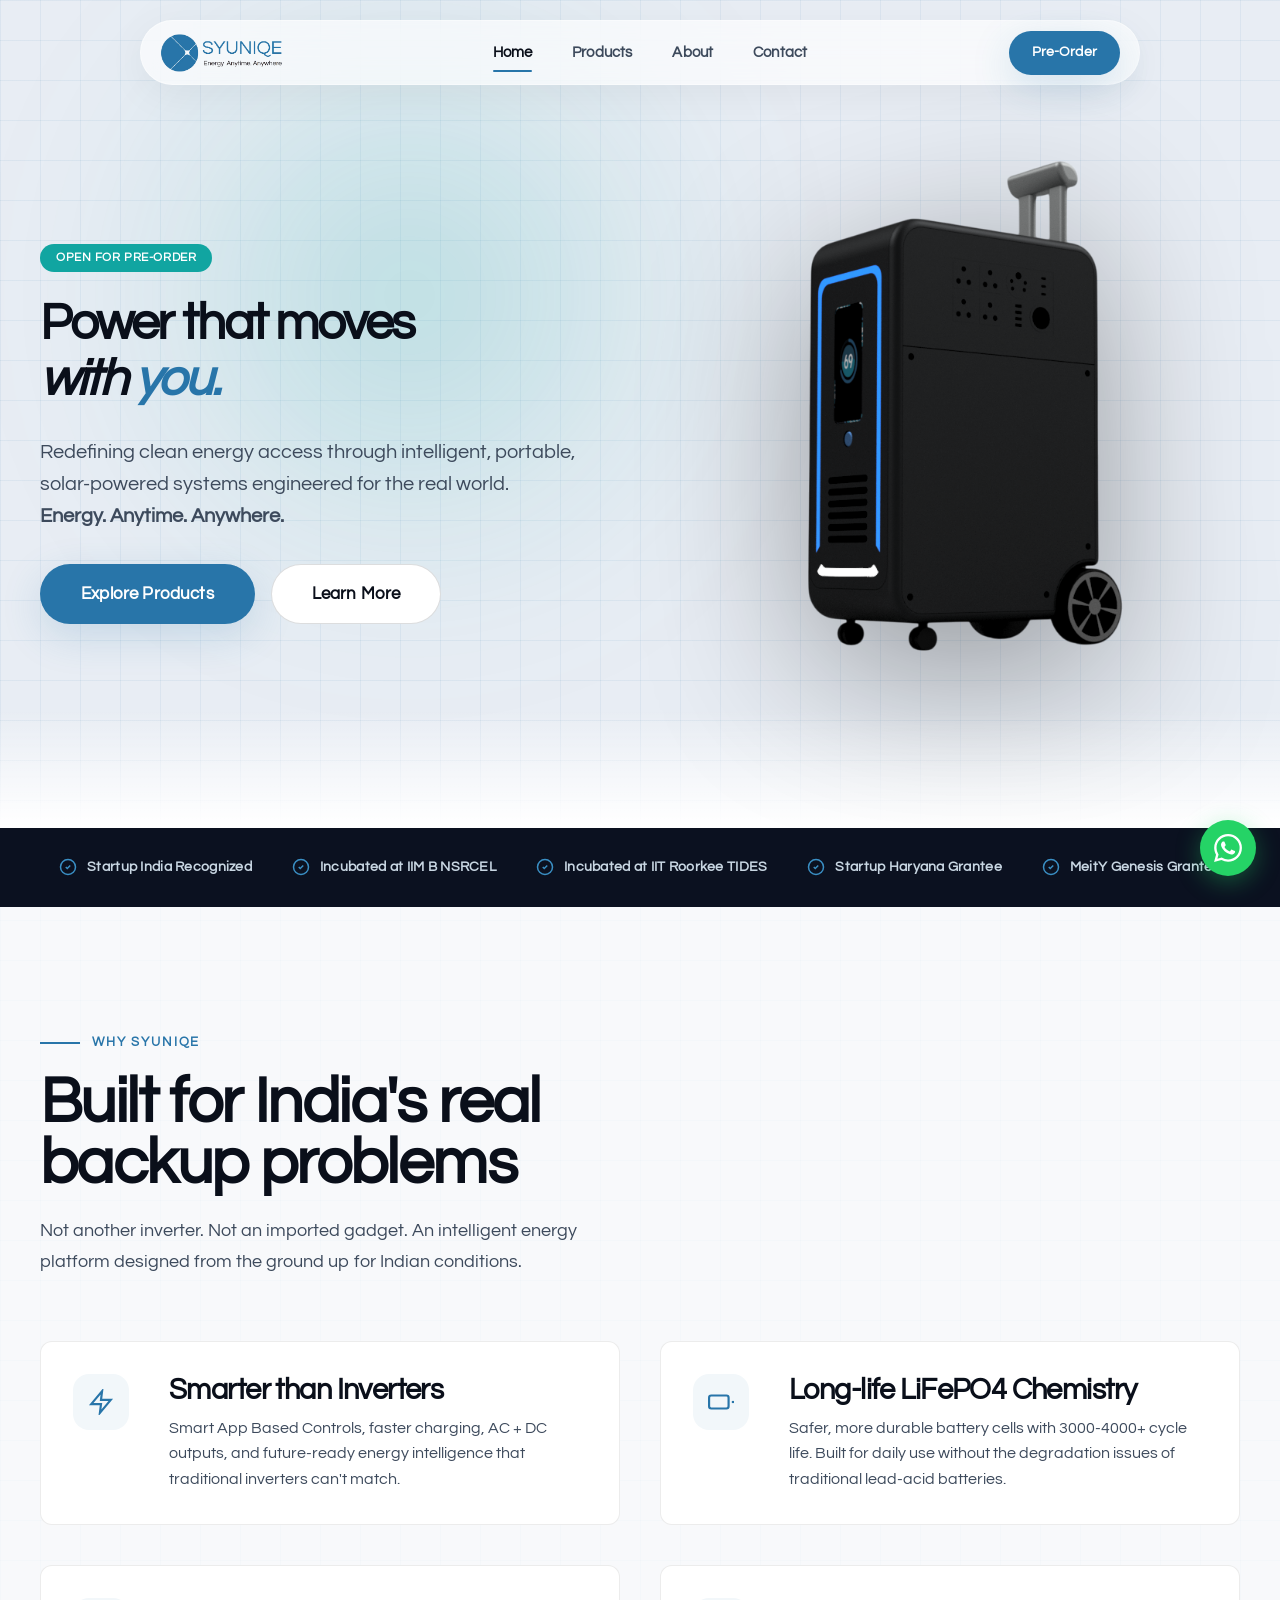
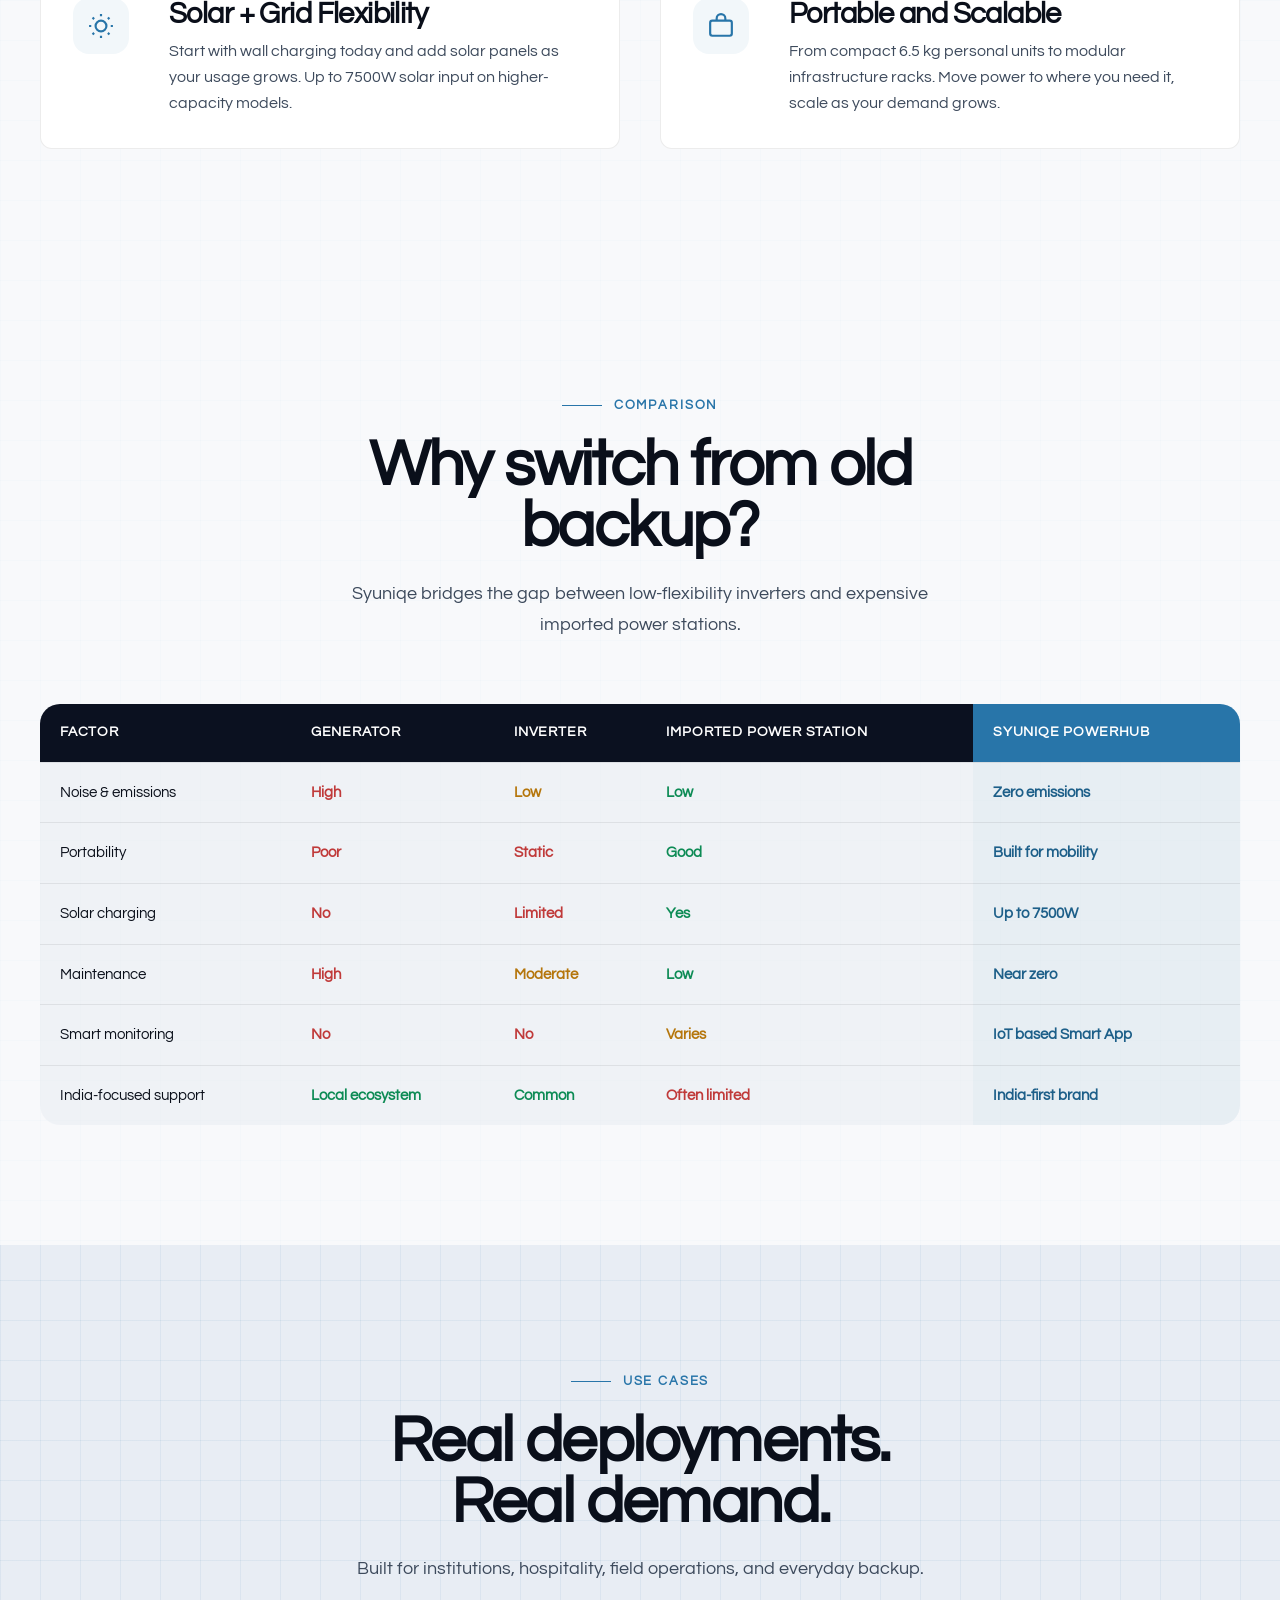
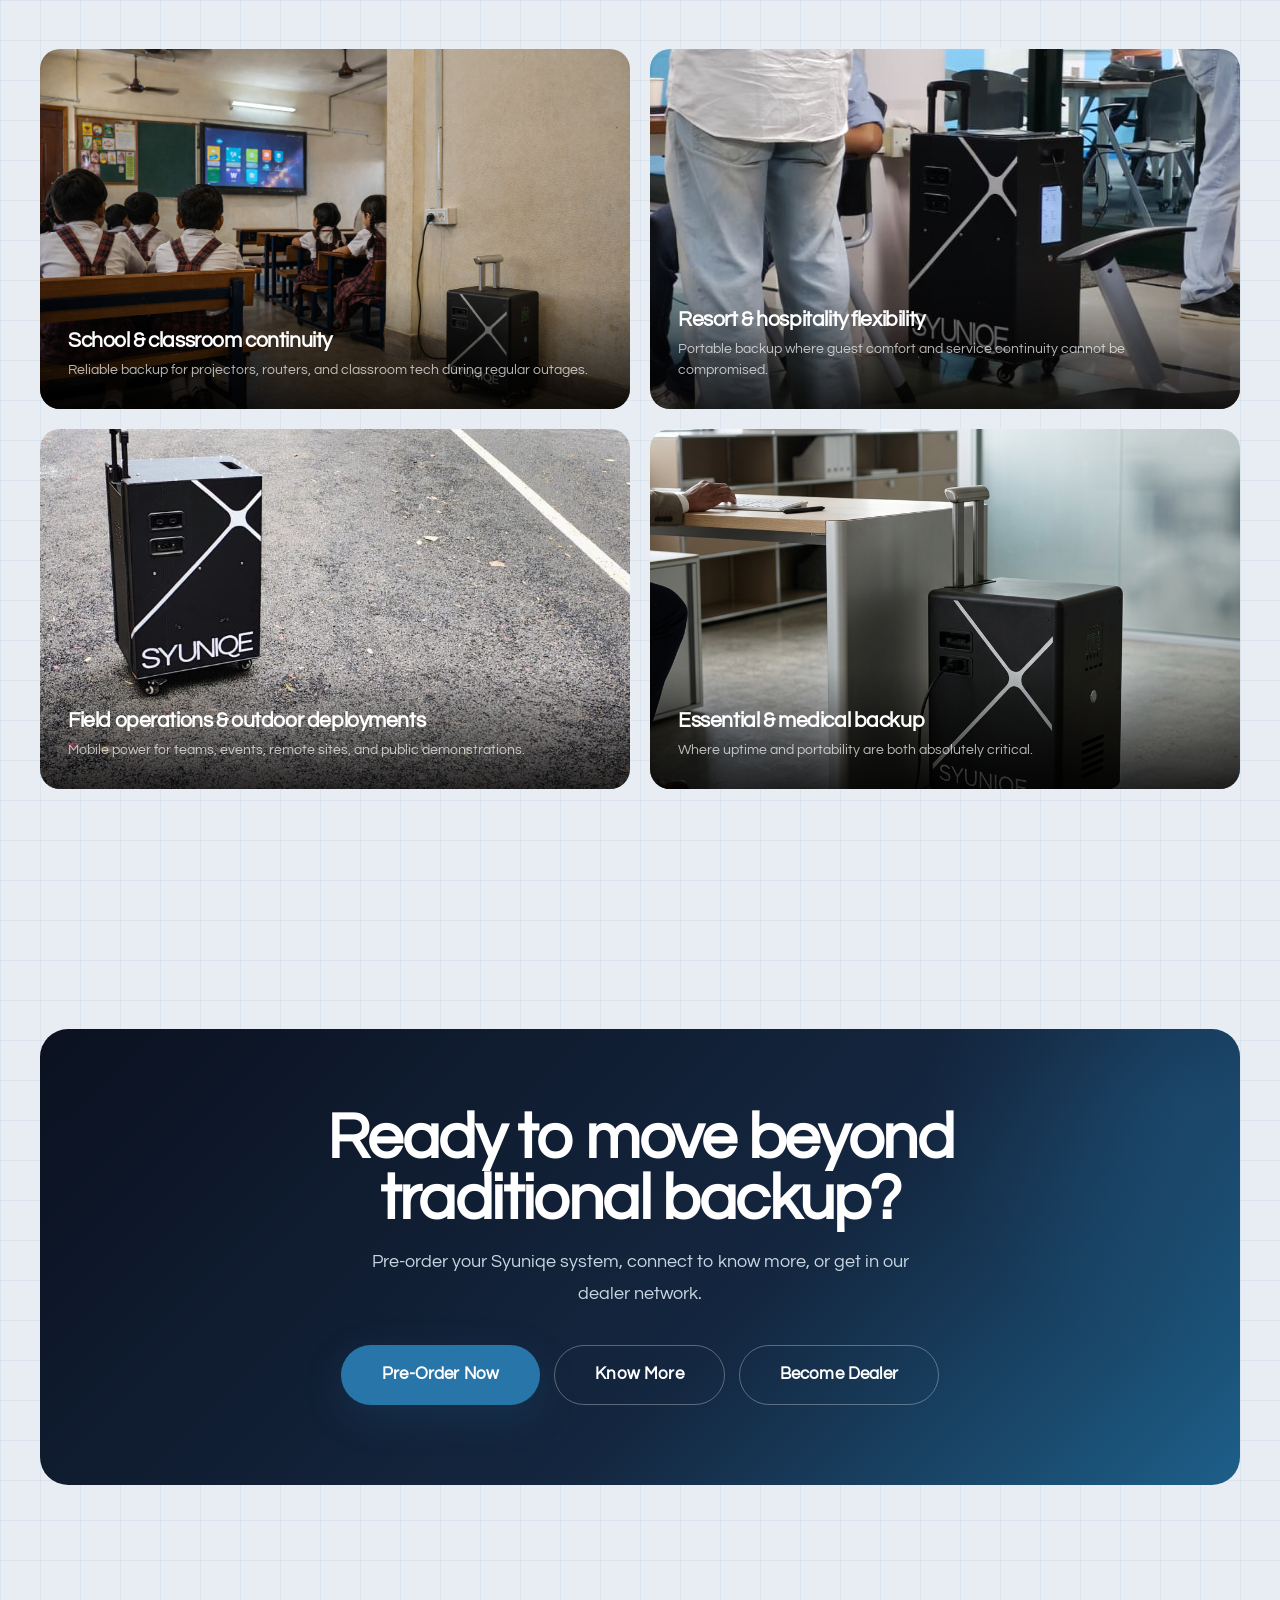
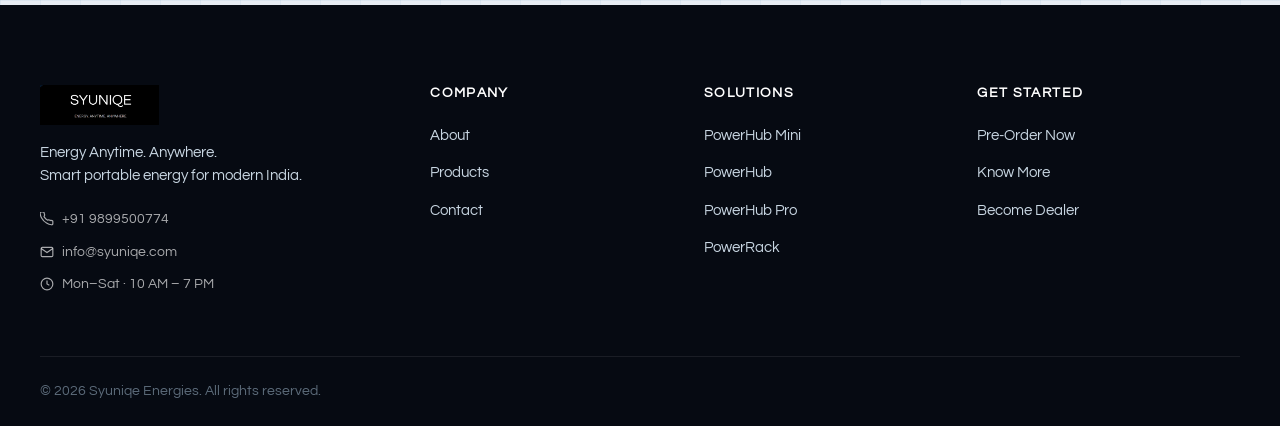
==== commit 3172201d: "Launch" ====
--- a/index.html
+++ b/index.html
@@ -46,7 +46,7 @@
 
       <div class="container hero-inner" style="position: relative; z-index: 2;">
         <div class="hero-content">
-          <div class="label indicator-pulse">Launching on this Earth Day</div>
+          <div class="label indicator-pulse">Open for Pre-Order</div>
           <h1 class="reveal" style="font-size: clamp(2.2rem, 4vw, 3.8rem); line-height: 1.1;">Power that moves<br/><i>with <span class="accent">you.</span></i></h1>
           <p class="reveal reveal-delay-1" style="font-size: 1.25rem; max-width: 600px; margin-bottom: 2rem; color: var(--ink-secondary);">
             Redefining clean energy access through intelligent, portable, solar-powered systems engineered for the real world. <br/> <b>Energy. Anytime. Anywhere.</b>
--- a/css/styles.css
+++ b/css/styles.css
@@ -0,0 +1,1917 @@
+@import url('https://fonts.googleapis.com/css2?family=Questrial&display=swap');
+
+/* ───────────────────────────────────────────
+   DESIGN TOKENS
+   ─────────────────────────────────────────── */
+:root {
+  --brand: #2875a9;
+  --brand-light: #3a8fc4;
+  --brand-dark: #1d5f89;
+  --brand-glow: rgba(40, 117, 169, .15);
+  --brand-subtle: rgba(40, 117, 169, .06);
+
+  --ink: #0a0f1a;
+  --ink-secondary: #3d4a5c;
+  --ink-tertiary: #6b7a8d;
+
+  --surface: #ffffff;
+  --surface-dim: #e8edf4;
+  --surface-muted: #dce3ed;
+  --surface-alt: rgba(255,255,255,0.6); /* semi-transparent for grid visibility */
+
+  --line: rgba(13, 17, 23, .08);
+  --line-strong: rgba(13, 17, 23, .14);
+
+  --dark-bg: #0b1120;
+  --dark-surface: rgba(255, 255, 255, .04);
+  --dark-line: rgba(255, 255, 255, .08);
+  --dark-text: #c8d6e2;
+
+  --success: #0d8b55;
+  --warning: #b5760c;
+  --danger: #c03a3a;
+
+  --shadow-sm: 0 2px 8px rgba(0,0,0,.04);
+  --shadow-md: 0 8px 30px rgba(0,0,0,.06);
+  --shadow-lg: 0 20px 60px rgba(0,0,0,.08);
+  --shadow-brand: 0 12px 40px rgba(40,117,169,.18);
+
+  --radius: 20px;
+  --radius-sm: 12px;
+  --radius-xs: 8px;
+
+  --container: 1200px;
+  --container-narrow: 860px;
+  --container-wide: 1400px;
+
+  --ease: cubic-bezier(.4, 0, .2, 1);
+  --ease-spring: cubic-bezier(.34, 1.56, .64, 1);
+}
+
+/* ───────────────────────────────────────────
+   RESET & BASE
+   ─────────────────────────────────────────── */
+*, *::before, *::after { box-sizing: border-box; margin: 0; padding: 0; }
+html { scroll-behavior: smooth; -webkit-font-smoothing: antialiased; }
+body {
+  font-family: "Questrial", system-ui, -apple-system, sans-serif;
+  color: var(--ink);
+  background-color: var(--surface-dim);
+  background-image:
+    linear-gradient(rgba(40, 117, 169, 0.07) 1px, transparent 1px),
+    linear-gradient(90deg, rgba(40, 117, 169, 0.07) 1px, transparent 1px);
+  background-size: 40px 40px;
+  line-height: 1.6;
+  overflow-x: hidden;
+}
+img { max-width: 100%; display: block; }
+a { text-decoration: none; color: inherit; }
+button, input, select, textarea { font: inherit; }
+ul { list-style: none; }
+
+/* ───────────────────────────────────────────
+   LAYOUT
+   ─────────────────────────────────────────── */
+.container {
+  width: min(var(--container), calc(100% - 40px));
+  margin: 0 auto;
+}
+.container--narrow { --container: 860px; }
+.container--wide { --container: 1400px; }
+
+.section {
+  padding: 120px 0;
+  position: relative;
+  background: transparent; /* Shows grid mesh */
+}
+.section--tight { padding: 80px 0; }
+.section--card { background: var(--surface-alt); backdrop-filter: blur(0px); }
+
+/* ───────────────────────────────────────────
+   TYPOGRAPHY — BOLD HIERARCHY
+   ─────────────────────────────────────────── */
+h1, h2, h3, h4, h5 { line-height: 1; letter-spacing: -0.02em; }
+p { margin: 0; }
+
+h1 {
+  font-size: clamp(3.6rem, 8vw, 7.5rem);
+  line-height: 0.88;
+  letter-spacing: -0.04em;
+}
+h2 {
+  font-size: clamp(2.4rem, 5vw, 4rem);
+  line-height: 0.95;
+  letter-spacing: -0.025em;
+}
+h3 {
+  font-size: clamp(1.4rem, 2.5vw, 1.8rem);
+  line-height: 1.15;
+}
+h4 {
+  font-size: 1.1rem;
+  line-height: 1.3;
+}
+
+.text-body {
+  font-size: 1.125rem;
+  line-height: 1.7;
+  color: var(--ink-secondary);
+}
+.text-body--lg {
+  font-size: 1.25rem;
+  line-height: 1.7;
+  color: var(--ink-secondary);
+}
+.text-body--sm {
+  font-size: 0.95rem;
+  line-height: 1.6;
+  color: var(--ink-tertiary);
+}
+
+.section-label {
+  display: inline-flex;
+  align-items: center;
+  gap: 12px;
+  font-size: 0.82rem;
+  font-weight: 600;
+  letter-spacing: 0.14em;
+  text-transform: uppercase;
+  color: var(--brand);
+  margin-bottom: 20px;
+}
+.section-label::before {
+  content: "";
+  width: 40px;
+  height: 1.5px;
+  background: var(--brand);
+}
+
+.section-header {
+  max-width: 720px;
+  margin-bottom: 64px;
+}
+.section-header.centered {
+  margin-left: auto;
+  margin-right: auto;
+  text-align: center;
+}
+.section-header p {
+  margin-top: 20px;
+  font-size: 1.15rem;
+  line-height: 1.7;
+  color: var(--ink-secondary);
+  max-width: 600px;
+}
+.section-header.centered p {
+  margin-left: auto;
+  margin-right: auto;
+}
+
+/* ───────────────────────────────────────────
+   BUTTONS — CONFIDENT & REFINED
+   ─────────────────────────────────────────── */
+.btn {
+  display: inline-flex;
+  align-items: center;
+  justify-content: center;
+  gap: 10px;
+  height: 54px;
+  padding: 0 32px;
+  border-radius: 999px;
+  border: 1.5px solid transparent;
+  font-weight: 600;
+  font-size: 0.95rem;
+  letter-spacing: 0.01em;
+  cursor: pointer;
+  transition: all 0.3s var(--ease);
+  white-space: nowrap;
+}
+.btn:hover { transform: translateY(-2px); }
+.btn:active { transform: translateY(0); }
+
+.btn--primary {
+  background: var(--brand);
+  color: #fff;
+  box-shadow: var(--shadow-brand);
+}
+.btn--primary:hover {
+  background: var(--brand-dark);
+  box-shadow: 0 16px 48px rgba(40,117,169,.25);
+}
+.btn--secondary {
+  background: var(--surface);
+  color: var(--ink);
+  border-color: var(--line-strong);
+}
+.btn--secondary:hover {
+  border-color: var(--brand);
+  color: var(--brand);
+}
+.btn--dark {
+  background: var(--ink);
+  color: #fff;
+}
+.btn--dark:hover { background: #1a2332; }
+.btn--ghost {
+  background: transparent;
+  color: var(--ink);
+  border-color: var(--ink);
+}
+.btn--ghost:hover {
+  background: var(--ink);
+  color: #fff;
+}
+.btn--white-ghost {
+  background: transparent;
+  color: #fff;
+  border-color: rgba(255,255,255,.3);
+}
+.btn--white-ghost:hover {
+  background: rgba(255,255,255,.1);
+  border-color: rgba(255,255,255,.5);
+}
+.btn--sm {
+  height: 44px;
+  padding: 0 22px;
+  font-size: 0.88rem;
+}
+.btn--lg {
+  height: 60px;
+  padding: 0 40px;
+  font-size: 1.05rem;
+}
+
+/* ───────────────────────────────────────────
+   DYNAMIC ISLAND NAVIGATION
+   ─────────────────────────────────────────── */
+.navbar-wrapper {
+  position: fixed; top: 20px; left: 0; width: 100%; display: flex; justify-content: center; z-index: 1000;
+  padding: 0 5%; pointer-events: none;
+}
+.navbar {
+  pointer-events: auto;
+  display: flex; justify-content: space-between; align-items: center;
+  width: 100%; max-width: 1000px; padding: 0.6rem 1.2rem;
+  background: rgba(255, 255, 255, 0.65); backdrop-filter: blur(24px); -webkit-backdrop-filter: blur(24px);
+  border: 1px solid rgba(255, 255, 255, 0.4); border-radius: 100px;
+  box-shadow: 0 10px 40px rgba(0, 0, 0, 0.05); transition: all 0.4s var(--ease-spring);
+}
+.navbar.scrolled {
+  max-width: 800px; background: rgba(255, 255, 255, 0.85); box-shadow: 0 10px 30px rgba(40, 117, 169, 0.08); padding: 0.5rem 1.2rem;
+}
+
+.nav-brand { display: flex; align-items: center; }
+.nav-brand img { height: 38px; width: auto; object-fit: contain; transition: height 0.3s ease; }
+.navbar.scrolled .nav-brand img { height: 30px; }
+.nav-links { display: flex; gap: 2.5rem; align-items: center; }
+.nav-links a { position: relative; color: var(--ink-secondary); font-size: 0.92rem; font-weight: 600; letter-spacing: 0.01em; padding: 6px 0; transition: color 0.25s var(--ease); }
+.nav-links a::after { content: ""; position: absolute; left: 0; bottom: -2px; width: 0; height: 2px; background: var(--brand); border-radius: 2px; transition: width 0.3s var(--ease); }
+.nav-links a:hover { color: var(--ink); }
+.nav-links a:hover::after, .nav-links a.active::after { width: 100%; }
+.nav-links a.active { color: var(--ink); }
+.nav-actions { display: flex; align-items: center; gap: 12px; }
+.nav-toggle { display: none; background: none; border: 0; font-size: 1.5rem; cursor: pointer; color: var(--ink); width: 44px; height: 44px; align-items: center; justify-content: center; }
+
+@media (max-width: 768px) {
+  .nav-links, .nav-actions .btn { display: none; }
+  .nav-toggle { display: flex; }
+}
+
+/* Labels */
+.label {
+  display: inline-block; font-size: 0.85rem; text-transform: uppercase; letter-spacing: 0.05em; color: #fff;
+  margin-bottom: 1.5rem; padding: 0.5rem 1.25rem; background: var(--brand); border-radius: 9999px; font-weight: 600;
+}
+
+/* Base Hero Overrides / Additions */
+.hero-parallax-wrapper { perspective: 1000px; }
+.hero-parallax-container { transform-style: preserve-3d; transition: transform 0.1s ease-out; }
+.hero-content { transform: translateZ(50px); }
+
+/* ───────────────────────────────────────────
+   HERO — CINEMATIC & DOMINANT
+   ─────────────────────────────────────────── */
+.hero {
+  position: relative;
+  min-height: 92vh;
+  display: flex;
+  align-items: center;
+  overflow: hidden;
+  background:
+    radial-gradient(ellipse at 20% 50%, rgba(40,117,169,.08) 0%, transparent 50%),
+    radial-gradient(ellipse at 80% 20%, rgba(40,117,169,.05) 0%, transparent 40%),
+    linear-gradient(180deg, #f8fafd 0%, #eef4fa 50%, var(--surface) 100%);
+}
+.hero::after {
+  content: "";
+  position: absolute;
+  bottom: 0;
+  left: 0;
+  right: 0;
+  height: 120px;
+  background: linear-gradient(to top, var(--surface), transparent);
+  pointer-events: none;
+}
+.hero-inner {
+  display: grid;
+  grid-template-columns: 1fr 1fr;
+  gap: 60px;
+  align-items: center;
+  padding: 140px 0 100px; /* 140px top to clear fixed navbar */
+}
+.hero-content {
+  position: relative;
+  z-index: 2;
+}
+.hero-tag {
+  display: inline-flex;
+  align-items: center;
+  gap: 8px;
+  font-size: 0.78rem;
+  font-weight: 700;
+  letter-spacing: 0.12em;
+  text-transform: uppercase;
+  color: var(--ink-tertiary);
+  margin-bottom: 24px;
+}
+.hero-content h1 {
+  margin-bottom: 28px;
+}
+.hero-content h1 .accent {
+  color: var(--brand);
+}
+.hero-subtitle {
+  font-size: 1.25rem;
+  line-height: 1.65;
+  color: var(--ink-secondary);
+  max-width: 500px;
+}
+.hero-actions {
+  display: flex;
+  gap: 14px;
+  margin-top: 44px;
+  flex-wrap: wrap;
+}
+
+.hero-visual {
+  position: relative;
+  display: flex;
+  align-items: center;
+  justify-content: center;
+}
+.hero-visual img {
+  width: 100%;
+  max-width: 560px;
+  animation: heroFloat 6s ease-in-out infinite;
+  filter: drop-shadow(0 40px 80px rgba(0, 0, 0, 0.366));
+}
+
+@keyframes heroFloat {
+  0%, 100% { transform: translateY(0); }
+  50% { transform: translateY(+6px); }
+}
+
+/* ───────────────────────────────────────────
+   TRUST STRIP — MINIMAL INLINE
+   ─────────────────────────────────────────── */
+.trust-strip {
+  padding: 28px 0;
+  background: var(--dark-bg);
+}
+.trust-row {
+  display: flex;
+  align-items: center;
+  justify-content: center;
+  gap: 40px;
+  flex-wrap: wrap;
+}
+.trust-item {
+  display: flex;
+  align-items: center;
+  gap: 10px;
+  color: var(--dark-text);
+  font-size: 0.88rem;
+  font-weight: 600;
+  letter-spacing: 0.02em;
+  white-space: nowrap;
+}
+.trust-item svg {
+  width: 18px;
+  height: 18px;
+  color: var(--brand-light);
+  flex-shrink: 0;
+}
+
+/* ───────────────────────────────────────────
+   PRODUCT FINDER — PREMIUM EXPERIENCE
+   ─────────────────────────────────────────── */
+.finder-section {
+  background: var(--surface-dim);
+}
+.finder-container {
+  max-width: 11 00px;
+  margin: 0 auto;
+}
+.finder-shell {
+  background: var(--surface);
+  border-radius: 28px;
+  box-shadow: var(--shadow-lg);
+  overflow: hidden;
+  position: relative;
+}
+.finder-header {
+  background: var(--dark-bg);
+  padding: 36px 40px 32px;
+  text-align: center;
+}
+.finder-header h3 {
+  color: #fff;
+  font-size: 1.5rem;
+  margin-bottom: 8px;
+}
+.finder-header p {
+  color: var(--dark-text);
+  font-size: 0.95rem;
+}
+
+/* Step indicators */
+.finder-steps-nav {
+  display: flex;
+  align-items: center;
+  justify-content: center;
+  gap: 6px;
+  padding: 28px 40px 0;
+}
+.finder-step-label {
+  font-size: 0.72rem;
+  font-weight: 700;
+  letter-spacing: 0.08em;
+  text-transform: uppercase;
+  color: var(--ink-tertiary);
+  text-align: center;
+  padding: 12px 0 0;
+}
+.step-dot {
+  width: 10px;
+  height: 10px;
+  border-radius: 50%;
+  background: var(--surface-muted);
+  transition: all 0.5s var(--ease-spring);
+}
+.step-dot.active {
+  background: var(--brand);
+  width: 36px;
+  border-radius: 6px;
+  box-shadow: 0 2px 12px rgba(40,117,169,.3);
+}
+.step-dot.done {
+  background: var(--brand-light);
+}
+.step-connector {
+  width: 20px;
+  height: 1.5px;
+  background: var(--surface-muted);
+  transition: all 0.5s var(--ease);
+}
+.step-connector.done {
+  background: var(--brand-light);
+  width: 28px;
+}
+
+/* Step content */
+.finder-body {
+  padding: 44px 40px;
+  min-height: 380px;
+  position: relative;
+  overflow: hidden;
+}
+.finder-step {
+  display: none;
+  animation: fadeSlideIn 0.5s var(--ease) forwards;
+}
+.finder-step.active { display: block; }
+
+@keyframes fadeSlideIn {
+  from { opacity: 0; transform: translateX(24px); }
+  to { opacity: 1; transform: translateX(0); }
+}
+@keyframes fadeSlideBack {
+  from { opacity: 0; transform: translateX(-24px); }
+  to { opacity: 1; transform: translateX(0); }
+}
+.finder-step.slide-back {
+  animation-name: fadeSlideBack;
+}
+
+.finder-question {
+  font-size: clamp(1.6rem, 3vw, 2.4rem);
+  margin-bottom: 8px;
+  letter-spacing: -0.025em;
+}
+.finder-sub {
+  color: var(--ink-secondary);
+  font-size: 1rem;
+  margin-bottom: 32px;
+}
+
+/* Choice cards */
+.option-grid {
+  display: grid;
+  grid-template-columns: repeat(3, 1fr);
+  gap: 12px;
+}
+.choice {
+  padding: 20px;
+  border: 1.5px solid var(--line);
+  border-radius: var(--radius-sm);
+  cursor: pointer;
+  transition: all 0.25s var(--ease);
+  background: var(--surface);
+}
+.choice:hover {
+  border-color: var(--brand);
+  transform: translateY(-2px);
+  box-shadow: var(--shadow-sm);
+}
+.choice.active {
+  border-color: var(--brand);
+  background: rgba(40,117,169,.04);
+  box-shadow: 0 0 0 3px var(--brand-glow);
+}
+.choice strong {
+  display: block;
+  font-size: 1rem;
+  margin-bottom: 4px;
+}
+.choice small {
+  display: block;
+  color: var(--ink-tertiary);
+  font-size: 0.85rem;
+  line-height: 1.4;
+}
+
+/* Appliance grid */
+.appliance-grid {
+  display: grid;
+  grid-template-columns: repeat(4, 1fr);
+  gap: 10px;
+}
+.appliance {
+  display: flex;
+  align-items: center;
+  justify-content: space-between;
+  gap: 12px;
+  padding: 14px 16px;
+  border: 1px solid var(--line);
+  border-radius: var(--radius-xs);
+  transition: border-color 0.2s var(--ease);
+}
+.appliance:hover { border-color: var(--line-strong); }
+.appliance-info h4 {
+  font-size: 0.95rem;
+  margin-bottom: 2px;
+}
+.appliance-info small {
+  color: var(--ink-tertiary);
+  font-size: 0.8rem;
+}
+.qty {
+  display: flex;
+  align-items: center;
+  gap: 6px;
+}
+.qty button {
+  width: 32px;
+  height: 32px;
+  border-radius: var(--radius-xs);
+  border: 1px solid var(--line);
+  background: var(--surface);
+  cursor: pointer;
+  font-size: 1.1rem;
+  display: flex;
+  align-items: center;
+  justify-content: center;
+  transition: all 0.2s var(--ease);
+}
+.qty button:hover { background: var(--surface-dim); border-color: var(--brand); }
+.qty span {
+  min-width: 20px;
+  text-align: center;
+  font-weight: 700;
+  font-size: 1rem;
+}
+
+/* Hours picker */
+.hours-picker {
+  display: flex;
+  align-items: center;
+  justify-content: center;
+  gap: 0;
+  margin: 24px 0 16px;
+}
+.hours-picker button,
+.hours-picker span {
+  height: 64px;
+  min-width: 64px;
+  display: flex;
+  align-items: center;
+  justify-content: center;
+  border: 1.5px solid var(--line);
+  background: var(--surface);
+  font-size: 1.1rem;
+  cursor: pointer;
+  transition: all 0.2s var(--ease);
+}
+.hours-picker button:first-child { border-radius: var(--radius-sm) 0 0 var(--radius-sm); }
+.hours-picker button:last-child { border-radius: 0 var(--radius-sm) var(--radius-sm) 0; }
+.hours-picker span {
+  min-width: 120px;
+  font-size: 1.6rem;
+  font-weight: 700;
+  color: var(--brand);
+  cursor: default;
+  border-left: 0;
+  border-right: 0;
+}
+.hours-picker button:hover { background: var(--surface-dim); }
+
+.custom-watts {
+  max-width: 400px;
+  margin: 20px auto 0;
+}
+.custom-watts label {
+  display: block;
+  margin-bottom: 8px;
+  font-weight: 600;
+  font-size: 0.9rem;
+  color: var(--ink-secondary);
+}
+.input {
+  width: 100%;
+  height: 52px;
+  border-radius: var(--radius-sm);
+  border: 1.5px solid var(--line);
+  padding: 0 18px;
+  background: var(--surface);
+  font-size: 0.95rem;
+  transition: border-color 0.2s var(--ease), box-shadow 0.2s var(--ease);
+}
+.input:focus {
+  outline: none;
+  border-color: var(--brand);
+  box-shadow: 0 0 0 3px var(--brand-glow);
+}
+textarea.input {
+  height: auto;
+  padding: 14px 18px;
+  resize: vertical;
+}
+select.input {
+  appearance: none;
+  background-image: url("data:image/svg+xml,%3Csvg xmlns='http://www.w3.org/2000/svg' width='12' height='12' viewBox='0 0 12 12'%3E%3Cpath fill='%236b7a8d' d='M6 8L1 3h10z'/%3E%3C/svg%3E");
+  background-repeat: no-repeat;
+  background-position: right 16px center;
+  padding-right: 40px;
+}
+
+.finder-actions {
+  display: flex;
+  justify-content: space-between;
+  gap: 14px;
+  margin-top: 36px;
+  padding-top: 24px;
+  border-top: 1px solid var(--line);
+}
+
+/* Recommendation result */
+.summary-grid {
+  display: grid;
+  grid-template-columns: 1fr 1.6fr;
+  gap: 24px;
+}
+.summary-side {
+  display: flex;
+  flex-direction: column;
+  gap: 12px;
+}
+.metric {
+  padding: 20px;
+  background: var(--surface-dim);
+  border-radius: var(--radius-sm);
+}
+.metric div {
+  font-size: 0.82rem;
+  color: var(--ink-tertiary);
+  text-transform: uppercase;
+  letter-spacing: 0.08em;
+  font-weight: 600;
+}
+.metric strong {
+  display: block;
+  font-size: 1.8rem;
+  color: var(--brand);
+  margin-top: 6px;
+  letter-spacing: -0.02em;
+}
+
+.recommend-card {
+  display: grid;
+  grid-template-columns: .9fr 1.1fr;
+  border-radius: var(--radius);
+  overflow: hidden;
+  border: 1px solid var(--line);
+}
+.recommend-card .media {
+  background: linear-gradient(135deg, var(--surface-dim), var(--surface-muted));
+  display: flex;
+  align-items: center;
+  justify-content: center;
+  padding: 24px;
+}
+.recommend-card .media img {
+  max-height: 280px;
+  object-fit: contain;
+}
+.recommend-copy {
+  padding: 28px;
+}
+.recommend-badge {
+  display: inline-flex;
+  padding: 6px 14px;
+  border-radius: 999px;
+  background: var(--brand-subtle);
+  color: var(--brand);
+  font-size: 0.78rem;
+  font-weight: 700;
+  letter-spacing: 0.06em;
+  text-transform: uppercase;
+  margin-bottom: 12px;
+}
+.spec-list {
+  display: flex;
+  flex-direction: column;
+  gap: 10px;
+  margin: 16px 0;
+}
+.spec-item {
+  display: flex;
+  justify-content: space-between;
+  gap: 12px;
+  padding-bottom: 10px;
+  border-bottom: 1px solid var(--line);
+  font-size: 0.9rem;
+}
+.spec-item span { color: var(--ink-tertiary); }
+.spec-item strong { color: var(--ink); text-align: right; }
+
+.price-line {
+  display: flex;
+  align-items: baseline;
+  gap: 12px;
+  margin: 16px 0;
+}
+.price-line strong {
+  font-size: 2rem;
+  letter-spacing: -0.02em;
+}
+.price-line span {
+  font-size: 0.85rem;
+  color: var(--success);
+  font-weight: 600;
+}
+
+/* ───────────────────────────────────────────
+   PRODUCT SHOWCASE — FLAGSHIP FOCUS
+   ─────────────────────────────────────────── */
+.flagship {
+  display: grid;
+  grid-template-columns: 1fr 1fr;
+  gap: 0;
+  background: linear-gradient(135deg, var(--surface-dim) 0%, var(--surface-muted) 100%);
+  border-radius: 28px;
+  overflow: hidden;
+  min-height: 520px;
+}
+.flagship-visual {
+  display: flex;
+  align-items: center;
+  justify-content: center;
+  padding: 48px;
+  position: relative;
+}
+.flagship-visual img {
+  max-height: 400px;
+  object-fit: contain;
+  filter: drop-shadow(0 20px 60px rgba(0,0,0,.1));
+}
+.flagship-content {
+  display: flex;
+  flex-direction: column;
+  justify-content: center;
+  padding: 56px 48px;
+}
+.flagship-label {
+  display: inline-flex;
+  align-items: center;
+  gap: 8px;
+  padding: 6px 14px;
+  background: var(--brand);
+  color: #fff;
+  border-radius: 999px;
+  font-size: 0.75rem;
+  font-weight: 700;
+  letter-spacing: 0.1em;
+  text-transform: uppercase;
+  margin-bottom: 20px;
+  width: fit-content;
+}
+.flagship-content h2 { margin-bottom: 16px; }
+.flagship-content p {
+  color: var(--ink-secondary);
+  font-size: 1.1rem;
+  line-height: 1.7;
+  max-width: 480px;
+}
+.flagship-specs {
+  display: flex;
+  gap: 24px;
+  margin-top: 28px;
+  flex-wrap: wrap;
+}
+.flagship-spec {
+  text-align: center;
+}
+.flagship-spec strong {
+  display: block;
+  font-size: 1.5rem;
+  color: var(--brand);
+  letter-spacing: -0.02em;
+}
+.flagship-spec span {
+  font-size: 0.78rem;
+  color: var(--ink-tertiary);
+  text-transform: uppercase;
+  letter-spacing: 0.06em;
+}
+.flagship-actions {
+  display: flex;
+  gap: 12px;
+  margin-top: 32px;
+  flex-wrap: wrap;
+}
+
+/* Product tiles (non-flagship) */
+.product-tiles {
+  display: grid;
+  grid-template-columns: repeat(3, 1fr);
+  gap: 20px;
+  margin-top: 48px;
+}
+.product-tile {
+  background: var(--surface);
+  border: 1px solid var(--line);
+  border-radius: var(--radius);
+  padding: 32px 28px;
+  transition: all 0.3s var(--ease);
+  display: flex;
+  flex-direction: column;
+}
+.product-tile:hover {
+  transform: translateY(-4px);
+  box-shadow: var(--shadow-md);
+  border-color: var(--line-strong);
+}
+.product-tile-thumb {
+  height: 200px;
+  display: flex;
+  align-items: center;
+  justify-content: center;
+  margin-bottom: 24px;
+}
+.product-tile-thumb img {
+  max-height: 180px;
+  object-fit: contain;
+}
+.product-tile h3 { margin-bottom: 8px; }
+.product-tile p {
+  color: var(--ink-secondary);
+  font-size: 0.95rem;
+  line-height: 1.5;
+  margin-bottom: 16px;
+}
+.product-tile-price {
+  font-size: 1.3rem;
+  font-weight: 700;
+  margin-bottom: 20px;
+  letter-spacing: -0.01em;
+  margin-top: auto;
+}
+.product-tile .chips { margin-bottom: 20px; }
+
+.chips {
+  display: flex;
+  flex-wrap: wrap;
+  gap: 6px;
+}
+.chip {
+  background: transparent;
+  color: var(--ink-tertiary);
+  padding: 0;
+  font-size: 0.82rem;
+  font-weight: 600;
+}
+.chip::after {
+  content: "·";
+  margin-left: 6px;
+  color: var(--line-strong);
+}
+.chip:last-child::after { display: none; }
+
+/* ───────────────────────────────────────────
+   FEATURES / WHY SECTION — NO CARDS
+   ─────────────────────────────────────────── */
+.features-list {
+  display: flex;
+  flex-direction: column;
+  gap: 0;
+}
+.feature-row {
+  display: grid;
+  grid-template-columns: 72px 1fr;
+  gap: 24px;
+  padding: 36px 0;
+  border-bottom: 1px solid var(--line);
+  align-items: start;
+}
+.feature-row:last-child { border-bottom: none; }
+.feature-icon {
+  width: 56px;
+  height: 56px;
+  border-radius: 16px;
+  background: var(--brand-subtle);
+  display: flex;
+  align-items: center;
+  justify-content: center;
+  color: var(--brand);
+  flex-shrink: 0;
+}
+.feature-icon svg { width: 26px; height: 26px; }
+.feature-text h3 { margin-bottom: 8px; }
+.feature-text p {
+  color: var(--ink-secondary);
+  font-size: 1rem;
+  line-height: 1.6;
+  max-width: 560px;
+}
+
+/* ───────────────────────────────────────────
+   USE CASES — ALTERNATING ROWS
+   ─────────────────────────────────────────── */
+.usecase-grid {
+  display: grid;
+  grid-template-columns: repeat(2, 1fr);
+  gap: 20px;
+}
+.usecase-card {
+  position: relative;
+  border-radius: var(--radius);
+  overflow: hidden;
+  min-height: 360px;
+  display: flex;
+  align-items: flex-end;
+}
+.usecase-card img {
+  position: absolute;
+  inset: 0;
+  width: 100%;
+  height: 100%;
+  object-fit: cover;
+  transition: transform 0.6s var(--ease);
+}
+.usecase-card:hover img { transform: scale(1.05); }
+.usecase-card .overlay {
+  position: relative;
+  z-index: 2;
+  background: linear-gradient(to top, rgba(0,0,0,.8) 0%, transparent 100%);
+  padding: 40px 28px 28px;
+  width: 100%;
+}
+.usecase-card h3 {
+  color: #fff;
+  font-size: 1.3rem;
+  margin-bottom: 6px;
+}
+.usecase-card p {
+  color: rgba(255,255,255,.7);
+  font-size: 0.9rem;
+  line-height: 1.5;
+}
+
+/* ───────────────────────────────────────────
+   COMPARISON TABLE
+   ─────────────────────────────────────────── */
+.compare-wrap {
+  overflow-x: auto;
+  border-radius: var(--radius);
+}
+.compare-table {
+  width: 100%;
+  border-collapse: collapse;
+  min-width: 800px;
+  font-size: 0.92rem;
+  background-color: #e8edf287;
+  box-shadow: 10px 10px 5px #888888
+  
+}
+.compare-table th,
+.compare-table td {
+  padding: 18px 20px;
+  text-align: left;
+  border-bottom: 1px solid var(--line);
+}
+.compare-table thead th {
+  background: var(--dark-bg);
+  color: #fff;
+  font-weight: 700;
+  font-size: 0.85rem;
+  text-transform: uppercase;
+  letter-spacing: 0.06em;
+}
+.compare-table thead th:last-child {
+  background: var(--brand);
+}
+.compare-table tbody tr:last-child td { border-bottom: none; }
+.compare-table tbody td:last-child {
+  background: rgba(40,117,169,.04);
+  font-weight: 700;
+  color: var(--brand-dark);
+}
+.compare-table .win {
+  color: var(--success);
+  font-weight: 700;
+}
+.compare-table .lose {
+  color: var(--danger);
+  font-weight: 600;
+}
+.compare-table .mid {
+  color: var(--warning);
+  font-weight: 600;
+}
+
+/* ───────────────────────────────────────────
+   DARK BAND
+   ─────────────────────────────────────────── */
+.dark-band {
+  background: var(--dark-bg);
+  color: #fff;
+}
+.dark-band .section-label { color: var(--brand-light); }
+.dark-band .section-label::before { background: var(--brand-light); }
+.dark-band .section-header p { color: var(--dark-text); }
+
+.dark-features {
+  display: grid;
+  grid-template-columns: repeat(5, 1fr);
+  gap: 24px;
+}
+.dark-feature {
+  text-align: center;
+  padding: 28px 16px;
+}
+.dark-feature strong {
+  display: block;
+  font-size: 1.1rem;
+  color: #fff;
+  margin-bottom: 8px;
+}
+.dark-feature span {
+  font-size: 0.88rem;
+  color: var(--dark-text);
+  line-height: 1.5;
+  display: block;
+}
+
+/* ───────────────────────────────────────────
+   CTA BANNER — FULL WIDTH, POWERFUL
+   ─────────────────────────────────────────── */
+.cta-banner {
+  background: linear-gradient(135deg, #0b1120 0%, #142740 60%, var(--brand-dark) 100%);
+  border-radius: 28px;
+  padding: 80px 60px;
+  text-align: center;
+  color: #fff;
+  position: relative;
+  overflow: hidden;
+}
+.cta-banner::before {
+  content: "";
+  position: absolute;
+  top: -50%;
+  right: -20%;
+  width: 600px;
+  height: 600px;
+  background: radial-gradient(circle, rgba(40,117,169,.2), transparent 60%);
+  pointer-events: none;
+}
+.cta-banner h2 { margin-bottom: 16px; }
+.cta-banner p {
+  color: var(--dark-text);
+  font-size: 1.15rem;
+  max-width: 560px;
+  margin: 0 auto 36px;
+  line-height: 1.7;
+}
+.cta-actions {
+  display: flex;
+  gap: 14px;
+  justify-content: center;
+  flex-wrap: wrap;
+}
+
+/* ───────────────────────────────────────────
+   FOOTER — CLEAN & CONFIDENT
+   ─────────────────────────────────────────── */
+.footer {
+  background: #060a12;
+  color: var(--dark-text);
+  padding: 80px 0 0;
+}
+.footer a { color: var(--dark-text); transition: color 0.2s; }
+.footer a:hover { color: #fff; }
+.footer-grid {
+  display: grid;
+  grid-template-columns: 1.2fr .8fr .8fr .9fr;
+  gap: 40px;
+}
+.footer-brand img {
+  height: 40px;
+  margin-bottom: 16px;
+}
+.footer-brand p {
+  font-size: 0.92rem;
+  line-height: 1.6;
+  max-width: 280px;
+}
+.footer h4 {
+  color: #fff;
+  font-size: 0.85rem;
+  text-transform: uppercase;
+  letter-spacing: 0.1em;
+  margin-bottom: 20px;
+}
+.footer ul {
+  display: flex;
+  flex-direction: column;
+  gap: 12px;
+}
+.footer ul a { font-size: 0.92rem; }
+.footer-bottom {
+  margin-top: 60px;
+  padding: 24px 0;
+  border-top: 1px solid var(--dark-line);
+  font-size: 0.85rem;
+  color: #5c6b7a;
+}
+
+/* ───────────────────────────────────────────
+   WHATSAPP FLOAT
+   ─────────────────────────────────────────── */
+.whatsapp-float {
+  position: fixed;
+  right: 24px;
+  bottom: 24px;
+  width: 56px;
+  height: 56px;
+  border-radius: 50%;
+  display: flex;
+  align-items: center;
+  justify-content: center;
+  background: #25d366;
+  color: #fff;
+  box-shadow: 0 6px 24px rgba(37,211,102,.35);
+  z-index: 90;
+  transition: transform 0.3s var(--ease);
+}
+.whatsapp-float:hover { transform: scale(1.08); }
+.whatsapp-float svg { width: 28px; height: 28px; }
+
+/* ───────────────────────────────────────────
+   PAGE HEROES (Products, About, Contact)
+   ─────────────────────────────────────────── */
+.page-hero {
+  background: linear-gradient(180deg, var(--surface-dim) 0%, var(--surface) 100%);
+  padding: 100px 0 72px;
+}
+.page-hero-inner {
+  max-width: 780px;
+}
+.page-hero h1 {
+  font-size: clamp(2.6rem, 5.5vw, 4.5rem);
+  margin-bottom: 20px;
+}
+.page-hero p {
+  font-size: 1.2rem;
+  line-height: 1.7;
+  color: var(--ink-secondary);
+  max-width: 640px;
+}
+
+/* ───────────────────────────────────────────
+   PRODUCT DETAIL SECTIONS
+   ─────────────────────────────────────────── */
+.product-detail {
+  display: grid;
+  grid-template-columns: 1fr 1fr;
+  gap: 0;
+  border-radius: 24px;
+  overflow: hidden;
+  border: 1px solid var(--line);
+  background: var(--surface);
+}
+.product-detail-visual {
+  background: linear-gradient(135deg, var(--surface-dim), var(--surface-muted));
+  display: flex;
+  align-items: center;
+  justify-content: center;
+  padding: 0px;
+  min-height: 440px;
+}
+.product-detail-visual img {
+  max-height: 560px;
+  object-fit: contain;
+  filter: drop-shadow(0 12px 40px rgba(0,0,0,.08));
+}
+.product-detail-content {
+  padding: 48px;
+  display: flex;
+  flex-direction: column;
+  justify-content: center;
+}
+
+/* Specs grid */
+.specs-grid {
+  display: grid;
+  grid-template-columns: repeat(2, 1fr);
+  gap: 16px;
+  margin-top: 32px;
+}
+.specs-card {
+  background: var(--surface-dim);
+  border-radius: var(--radius-sm);
+  padding: 24px;
+}
+.specs-card h3 {
+  font-size: 1.15rem;
+  margin-bottom: 16px;
+}
+
+/* ───────────────────────────────────────────
+   ABOUT PAGE — TEAM (EQUAL GRID)
+   ─────────────────────────────────────────── */
+.team-grid {
+  display: grid;
+  grid-template-columns: repeat(3, 1fr);
+  gap: 28px;
+}
+.team-member {
+  text-align: center;
+}
+.team-member-img {
+  border-radius: var(--radius-sm);
+  overflow: hidden;
+  width: 240px;
+  height: 240px;
+  margin: 0 auto 16px;
+  position: relative;
+}
+.team-member-img img {
+  width: 100%;
+  height: 100%;
+  object-fit: cover;
+  object-position: center top;
+  transition: transform 0.45s var(--ease-spring), box-shadow 0.45s var(--ease);
+  box-shadow: var(--shadow-sm);
+}
+.team-member:hover .team-member-img img {
+  transform: scale(1.06);
+  box-shadow: var(--shadow-md);
+}
+.team-member h3 {
+  font-size: 1.25rem;
+  margin-bottom: 4px;
+}
+.team-member .role {
+  color: var(--brand);
+  font-size: 0.82rem;
+  font-weight: 700;
+  text-transform: uppercase;
+  letter-spacing: 0.08em;
+  margin-bottom: 10px;
+  display: block;
+}
+.team-member p {
+  color: var(--ink-secondary);
+  font-size: 0.9rem;
+  line-height: 1.6;
+  max-width: 300px;
+  margin: 0 auto;
+}
+
+/* Timeline */
+.timeline {
+  position: relative;
+  padding-left: 40px;
+}
+.timeline::before {
+  content: "";
+  position: absolute;
+  left: 7px;
+  top: 0;
+  bottom: 0;
+  width: 2px;
+  background: var(--line-strong);
+}
+.timeline-item {
+  position: relative;
+  padding-bottom: 36px;
+}
+.timeline-item:last-child { padding-bottom: 0; }
+.timeline-item::before {
+  content: "";
+  position: absolute;
+  left: -36px;
+  top: 6px;
+  width: 12px;
+  height: 12px;
+  border-radius: 50%;
+  background: var(--brand);
+  border: 3px solid var(--surface);
+  box-shadow: 0 0 0 2px var(--brand);
+}
+.timeline-date {
+  font-size: 0.82rem;
+  color: var(--brand);
+  font-weight: 700;
+  text-transform: uppercase;
+  letter-spacing: 0.08em;
+  margin-bottom: 6px;
+}
+.timeline-item h4 { margin-bottom: 4px; }
+.timeline-item p {
+  color: var(--ink-secondary);
+  font-size: 0.92rem;
+}
+
+/* ───────────────────────────────────────────
+   CONTACT PAGE — TABS
+   ─────────────────────────────────────────── */
+.contact-tabs {
+  display: flex;
+  gap: 4px;
+  background: var(--surface-dim);
+  border-radius: 999px;
+  padding: 4px;
+  width: fit-content;
+  margin: 0 auto 48px;
+}
+.contact-tab {
+  padding: 12px 28px;
+  border-radius: 999px;
+  border: none;
+  background: transparent;
+  cursor: pointer;
+  font-weight: 700;
+  font-size: 0.9rem;
+  color: var(--ink-secondary);
+  transition: all 0.25s var(--ease);
+}
+.contact-tab:hover { color: var(--ink); }
+.contact-tab.active {
+  background: var(--surface);
+  color: var(--ink);
+  box-shadow: var(--shadow-sm);
+}
+.contact-panel {
+  display: none;
+  animation: fadeSlideIn 0.35s var(--ease) forwards;
+}
+.contact-panel.active { display: block; }
+
+.form-card {
+  background: var(--surface);
+  border: 1px solid var(--line);
+  border-radius: var(--radius);
+  padding: 40px;
+  max-width: 860px;
+  margin: 0 auto;
+}
+.form-grid {
+  display: grid;
+  grid-template-columns: repeat(2, 1fr);
+  gap: 20px;
+}
+.form-grid .full { grid-column: 1 / -1; }
+.form-grid label {
+  display: block;
+  font-size: 0.85rem;
+  font-weight: 700;
+  color: var(--ink);
+  margin-bottom: 8px;
+  letter-spacing: 0.01em;
+}
+
+.contact-info-row {
+  display: grid;
+  grid-template-columns: repeat(4, 1fr);
+  gap: 24px;
+  margin-top: 64px;
+}
+.contact-info-item {
+  text-align: center;
+}
+.contact-info-item strong {
+  display: block;
+  font-size: 0.95rem;
+  color: var(--ink);
+  margin-bottom: 4px;
+}
+.contact-info-item span {
+  font-size: 0.88rem;
+  color: var(--ink-secondary);
+}
+
+/* ───────────────────────────────────────────
+   SCROLL ANIMATIONS
+   ─────────────────────────────────────────── */
+.reveal {
+  opacity: 0;
+  transform: translateY(32px);
+  transition: opacity 0.7s var(--ease), transform 0.7s var(--ease);
+}
+.reveal.visible {
+  opacity: 1;
+  transform: translateY(0);
+}
+.reveal-delay-1 { transition-delay: 0.1s; }
+.reveal-delay-2 { transition-delay: 0.2s; }
+.reveal-delay-3 { transition-delay: 0.3s; }
+
+/* ───────────────────────────────────────────
+   RESPONSIVE — MOBILE FIRST
+   ─────────────────────────────────────────── */
+@media (max-width: 1100px) {
+  .hero-inner { grid-template-columns: 1fr; text-align: center; gap: 40px; }
+  .hero-content { order: 2; }
+  .hero-visual { order: 1; }
+  .hero-subtitle { margin: 0 auto; }
+  .hero-actions { justify-content: center; }
+  .hero-stats { justify-content: center; }
+
+  .flagship { grid-template-columns: 1fr; }
+  .flagship-visual { min-height: 300px; }
+  .flagship-content { padding: 40px 32px; }
+
+  .product-tiles { grid-template-columns: 1fr 1fr; }
+  .product-detail { grid-template-columns: 1fr; }
+  .product-detail-visual { min-height: 300px; }
+
+  .dark-features { grid-template-columns: repeat(3, 1fr); }
+
+  .footer-grid { grid-template-columns: 1fr 1fr; gap: 32px; }
+
+  .summary-grid { grid-template-columns: 1fr; }
+  .recommend-card { grid-template-columns: 1fr; }
+
+  .team-grid { grid-template-columns: 1fr; gap: 40px; }
+
+  .specs-grid { grid-template-columns: 1fr; }
+
+  .contact-info-row { grid-template-columns: 1fr 1fr; }
+}
+
+@media (max-width: 820px) {
+  .nav-links, .nav-actions { display: none; }
+  .nav-toggle { display: flex; }
+  .nav.open { flex-wrap: wrap; padding: 16px 0; }
+  .nav.open .nav-links,
+  .nav.open .nav-actions {
+    display: flex;
+    width: 100%;
+    flex-direction: column;
+    align-items: stretch;
+    gap: 8px;
+  }
+  .nav.open .nav-links a { padding: 12px 0; }
+  .nav.open .nav-actions .btn { width: 100%; }
+
+  .section { padding: 80px 0; }
+
+  .hero { min-height: auto; }
+  .hero-inner { padding: 48px 0 60px; }
+  .hero-visual img { max-width: 320px; }
+  .hero-stats { flex-direction: column; gap: 16px; text-align: center; }
+
+  .option-grid { grid-template-columns: 1fr 1fr; }
+  .appliance-grid { grid-template-columns: 1fr 1fr; }
+
+  .product-tiles { grid-template-columns: 1fr; }
+  .usecase-grid { grid-template-columns: 1fr; }
+
+  .trust-row { gap: 16px; }
+  .trust-item { font-size: 0.8rem; }
+
+  .dark-features { grid-template-columns: 1fr 1fr; }
+
+  .cta-banner { padding: 56px 28px; }
+
+  .page-hero { padding: 72px 0 48px; }
+
+  .contact-tabs {
+    flex-wrap: wrap;
+    border-radius: var(--radius-sm);
+    width: 100%;
+    justify-content: center;
+  }
+  .contact-tab { padding: 10px 20px; font-size: 0.82rem; }
+
+  .form-grid { grid-template-columns: 1fr; }
+  .form-card { padding: 28px 20px; }
+
+  .contact-info-row { grid-template-columns: 1fr; gap: 16px; }
+
+  .finder-body { padding: 28px 20px; }
+  .finder-header { padding: 28px 20px 24px; }
+  .finder-steps-nav { padding: 20px 20px 0; }
+}
+
+@media (max-width: 560px) {
+  .option-grid { grid-template-columns: 1fr; }
+  .appliance-grid { grid-template-columns: 1fr; }
+  .topbar .container { flex-direction: column; text-align: center; gap: 4px; }
+  .footer-grid { grid-template-columns: 1fr; }
+}
+
+/* ───────────────────────────────────────────
+   V4 REFINEMENT ADDITIONS
+   ─────────────────────────────────────────── */
+.features-list {
+  display: grid;
+  grid-template-columns: 1fr 1fr;
+  gap: 40px;
+  margin-top: 48px;
+}
+.features-list .feature-row { margin-bottom: 0px; background: var(--surface); padding: 32px; border-radius: var(--radius-sm); border: 1px solid var(--line); }
+
+@keyframes pulse-indicator {
+  0% { transform: scale(1); opacity: 1; }
+  50% { transform: scale(0.95); opacity: 0.5; }
+  100% { transform: scale(1); opacity: 1; }
+}
+.indicator-pulse {
+  animation: pulse-indicator 1.5s infinite var(--ease-spring);
+  font-size: 0.72rem;
+  padding: 0.3rem 1rem;
+  background: #11a5a1 !important; /* Light teal */
+}
+
+/* team-member styles consolidated above at line ~1269 */
+
+/* Interactive Gradient Clouds */
+.ambient-glow-layer {
+  position: absolute;
+  top: 0; left: 0; right: 0; bottom: 0;
+  overflow: hidden;
+  pointer-events: none;
+  z-index: 0;
+}
+.ambient-cloud {
+  position: absolute;
+  width: 50vw;
+  height: 50vw;
+  border-radius: 50%;
+  filter: blur(120px);
+  opacity: 0.35;
+  will-change: transform;
+}
+.cloud-teal { background: radial-gradient(circle at center, #11a5a1, transparent 60%); top: -10%; left: -10%; }
+.cloud-blue { background: radial-gradient(circle at center, var(--brand-light), transparent 60%); bottom: -10%; right: -10%; }
+
+/* Vertical Desktop Timeline */
+.vertical-timeline {
+  position: relative;
+  max-width: 800px;
+  margin: 0 auto;
+  padding: 40px 0;
+}
+.vertical-timeline::before {
+  content: "";
+  position: absolute;
+  top: 0; bottom: 0; left: 50%;
+  width: 2px;
+  background: var(--line);
+  transform: translateX(-50%);
+}
+.v-timeline-item {
+  position: relative;
+  width: 50%;
+  padding: 24px 40px;
+}
+.v-timeline-item:nth-child(odd) {
+  left: 0;
+  text-align: right;
+}
+.v-timeline-item:nth-child(even) {
+  left: 50%;
+  text-align: left;
+}
+.v-timeline-item::after {
+  content: "";
+  position: absolute;
+  top: 32px;
+  width: 14px;
+  height: 14px;
+  border-radius: 50%;
+  background: var(--surface);
+  border: 3px solid var(--brand);
+  z-index: 1;
+}
+.v-timeline-item:nth-child(odd)::after { right: -7px; }
+.v-timeline-item:nth-child(even)::after { left: -7px; }
+
+.v-timeline-content {
+  background: var(--surface);
+  padding: 24px;
+  border-radius: var(--radius-sm);
+  box-shadow: var(--shadow-sm);
+  border: 1px solid var(--line);
+  transition: transform 0.3s var(--ease), box-shadow 0.3s var(--ease);
+}
+.v-timeline-content:hover {
+  transform: translateY(-4px);
+  box-shadow: var(--shadow-md);
+  border-color: var(--line-strong);
+}
+.v-timeline-date {
+  color: var(--brand);
+  font-weight: 700;
+  font-size: 0.95rem;
+  margin-bottom: 8px;
+}
+.v-timeline-content h4 { font-size: 1.25rem; margin-bottom: 8px; }
+.v-timeline-content p { color: var(--ink-secondary); font-size: 0.95rem; }
+
+@media (max-width: 768px) {
+  .vertical-timeline::before { left: 20px; }
+  .v-timeline-item { width: 100%; left: 0 !important; padding: 20px 0 20px 50px; text-align: left !important; }
+  .v-timeline-item::after { left: 13px !important; right: auto !important; }
+}
+
+/* Sticky Timeline Scroll Styles */
+.sticky-timeline-wrapper {
+  position: relative;
+  min-height: 250vh; /* creates scroll depth */
+}
+.sticky-timeline-container {
+  position: sticky;
+  top: 35vh;
+  height: 40vh;
+  display: flex;
+  align-items: center;
+  justify-content: center;
+  overflow: visible;
+}
+.sticky-timeline-content {
+  position: relative;
+  width: 100%;
+  max-width: 600px;
+}
+.timeline-item {
+  position: absolute;
+  top: 50%;
+  left: 50%;
+  width: 100%;
+  transform: translate(-50%, -50%) scale(0.8) translateY(40px);
+  opacity: 0;
+  transition: all 0.6s var(--ease-spring);
+  background: var(--surface);
+  padding: 40px;
+  border-radius: var(--radius);
+  border: 1px solid var(--line);
+  box-shadow: var(--shadow-md);
+  text-align: center;
+  pointer-events: none;
+}
+.timeline-item.active {
+  transform: translate(-50%, -50%) scale(1) translateY(0);
+  opacity: 1;
+  pointer-events: auto;
+  z-index: 10;
+}
+.timeline-item.past {
+  transform: translate(-50%, -50%) scale(1.1) translateY(-80px);
+  opacity: 0;
+  z-index: 1;
+}
+
+@media (max-width: 768px) {
+  .features-list { grid-template-columns: 1fr; }
+}
+/* Founder Flip Cards with Blue Electric Sweep */
+.team-grid {
+  display: grid;
+  grid-template-columns: repeat(auto-fit, minmax(300px, 1fr));
+  gap: 40px;
+}
+.flip-card {
+  perspective: 1000px;
+  width: 100%;
+  height: 480px;
+}
+.flip-card-inner {
+  position: relative;
+  width: 100%;
+  height: 100%;
+  text-align: center;
+  transition: transform 0.8s var(--ease-spring);
+  transform-style: preserve-3d;
+  border-radius: var(--radius);
+}
+.flip-card-front, .flip-card-back {
+  position: absolute;
+  top: 0;
+  left: 0;
+  width: 100%;
+  height: 100%;
+  -webkit-backface-visibility: hidden;
+  backface-visibility: hidden;
+  border-radius: var(--radius);
+  overflow: hidden;
+  padding: 32px 24px;
+  display: flex;
+  flex-direction: column;
+  align-items: center;
+}
+.flip-card-front {
+  background: var(--surface);
+  border: 1px solid var(--line);
+  box-shadow: var(--shadow-sm);
+  z-index: 2;
+  position: relative;
+}
+.flip-card-front::before {
+  content: "";
+  position: absolute;
+  top: 0; left: -150%;
+  width: 100%; height: 100%;
+  background: linear-gradient(90deg, transparent, rgba(40, 117, 169, 0.4), transparent);
+  transform: skewX(-25deg);
+  transition: none;
+  z-index: 10;
+  pointer-events: none;
+}
+.flip-card:hover .flip-card-front::before {
+  left: 200%;
+  transition: left 0.8s ease-in-out;
+}
+.flip-card:hover .flip-card-inner {
+  transform: rotateY(180deg);
+  box-shadow: 0 0 30px rgba(40, 117, 169, 0.5); /* Blue Electric glow on flip */
+}
+.flip-card-back {
+  background: var(--dark-bg);
+  color: var(--dark-text);
+  transform: rotateY(180deg);
+  border: 1px solid var(--brand);
+}
+.team-member-img { width: 140px; height: 140px; border-radius: 50%; overflow: hidden; margin-bottom: 24px; border: 4px solid var(--surface-dim); }
+.team-member-img img { width: 100%; height: 100%; object-fit: cover; }
+.flip-card-front h3 { margin-bottom: 4px; font-size: 1.35rem; }
+.role { font-size: 0.9rem; color: var(--brand); font-weight: 600; text-transform: uppercase; letter-spacing: 0.05em; display: inline-block; margin-bottom: 16px; }
+.flip-card-front p { font-size: 0.95rem; color: var(--ink-secondary); }
+.flip-hint { margin-top: auto; font-size: 0.85rem; font-weight: 600; color: var(--ink-tertiary); display: flex; align-items: center; gap: 8px; }
+
+.flip-avatar { width: 80px; height: 80px; border-radius: 50%; background: var(--brand); color: #fff; font-size: 2rem; font-weight: 700; display: flex; align-items: center; justify-content: center; margin-bottom: 24px; box-shadow: 0 0 20px var(--brand); }
+.flip-card-back h3 { color: #fff; margin-bottom: 4px; }
+.flip-socials { margin-top: auto; display: flex; flex-direction: column; gap: 12px; width: 100%; }
+.social-btn { display: flex; align-items: center; justify-content: center; gap: 10px; width: 100%; padding: 12px; border: 1px solid var(--dark-line); border-radius: var(--radius-sm); color: #fff; transition: all 0.3s var(--ease); }
+.social-btn:hover { background: var(--brand-dark); border-color: var(--brand); }
+
+
+/* Glowing Tech Timeline Redesign */
+.glowing-timeline {
+  display: flex;
+  flex-direction: column;
+  position: relative;
+  padding: 40px 0;
+  margin-top: 20px;
+}
+.glowing-timeline::before {
+  content: "";
+  position: absolute;
+  top: 0; bottom: 0;
+  left: 50%;
+  width: 2px;
+  background: var(--line-strong);
+  transform: translateX(-50%);
+  z-index: 0;
+}
+/* Active glow tracker line */
+.glowing-timeline::after {
+  content: "";
+  position: absolute;
+  top: 0; height: 100%;
+  left: 50%;
+  width: 2px;
+  background: var(--brand);
+  transform: translateX(-50%);
+  z-index: 1;
+  box-shadow: 0 0 15px var(--brand);
+  opacity: 0.8;
+  mask-image: linear-gradient(to bottom, black 25%, transparent 75%);
+  -webkit-mask-image: linear-gradient(to bottom, black 25%, transparent 75%);
+  animation: glowPulse 4s infinite alternate;
+}
+@keyframes glowPulse {
+  0% { opacity: 0.5; box-shadow: 0 0 10px var(--brand); }
+  100% { opacity: 1; box-shadow: 0 0 25px var(--brand); }
+}
+
+.gt-item {
+  display: flex;
+  align-items: center;
+  justify-content: space-between;
+  width: 100%;
+  margin-bottom: 60px;
+  position: relative;
+  z-index: 2;
+}
+.gt-item:last-child { margin-bottom: 0; }
+.gt-item:nth-child(even) { flex-direction: row-reverse; }
+
+.gt-node {
+  position: absolute;
+  left: 50%;
+  transform: translateX(-50%);
+  width: 20px; height: 20px;
+  border-radius: 50%;
+  background: var(--dark-bg);
+  border: 4px solid var(--brand-light);
+  box-shadow: 0 0 15px var(--brand);
+  transition: all 0.3s ease;
+}
+.gt-item:hover .gt-node {
+  background: var(--brand);
+  transform: translateX(-50%) scale(1.3);
+  box-shadow: 0 0 30px var(--brand);
+}
+
+.gt-content {
+  width: calc(50% - 40px);
+  padding: 32px;
+  background: var(--surface);
+  border-radius: var(--radius-sm);
+  border: 1px solid var(--line);
+  box-shadow: var(--shadow-sm);
+  position: relative;
+  transition: all 0.4s var(--ease);
+}
+.gt-item:hover .gt-content {
+  border-color: var(--brand);
+  box-shadow: var(--shadow-md), 0 0 0 1px var(--brand-glow);
+  transform: translateY(-4px);
+}
+.gt-item:nth-child(odd) .gt-content { text-align: right; border-right: 3px solid transparent; }
+.gt-item:nth-child(even) .gt-content { text-align: left; border-left: 3px solid transparent; }
+
+.gt-item:nth-child(odd):hover .gt-content { border-right-color: var(--brand); }
+.gt-item:nth-child(even):hover .gt-content { border-left-color: var(--brand); }
+
+.gt-date { display: inline-block; font-family: monospace; font-size: 0.95rem; color: var(--brand); font-weight: 700; margin-bottom: 12px; background: var(--brand-subtle); padding: 4px 12px; border-radius: 99px; }
+.gt-content h4 { font-size: 1.35rem; color: var(--ink); margin-bottom: 8px; }
+.gt-content p { color: var(--ink-secondary); font-size: 1.05rem; }
+
+@media (max-width: 768px) {
+  .glowing-timeline::before, .glowing-timeline::after { left: 30px; }
+  .gt-node { left: 30px; }
+  .gt-item, .gt-item:nth-child(even) { flex-direction: row; }
+  .gt-content { width: calc(100% - 70px); margin-left: auto; text-align: left !important; }
+  .gt-item:nth-child(odd):hover .gt-content { border-right-color: transparent; border-left-color: var(--brand); }
+   .navbar.open .nav-links {
+    display: flex;
+    flex-direction: column;
+    position: absolute;
+    top: 70px;
+    left: 0;
+    width: 100%;
+    background: white;
+    padding: 20px;
+    border-radius: 20px;
+    box-shadow: 0 10px 30px rgba(0,0,0,0.1);
+  }
+
+  .navbar.open .nav-actions .btn {
+    display: block;
+    margin-top: 10px;
+  }
+}
